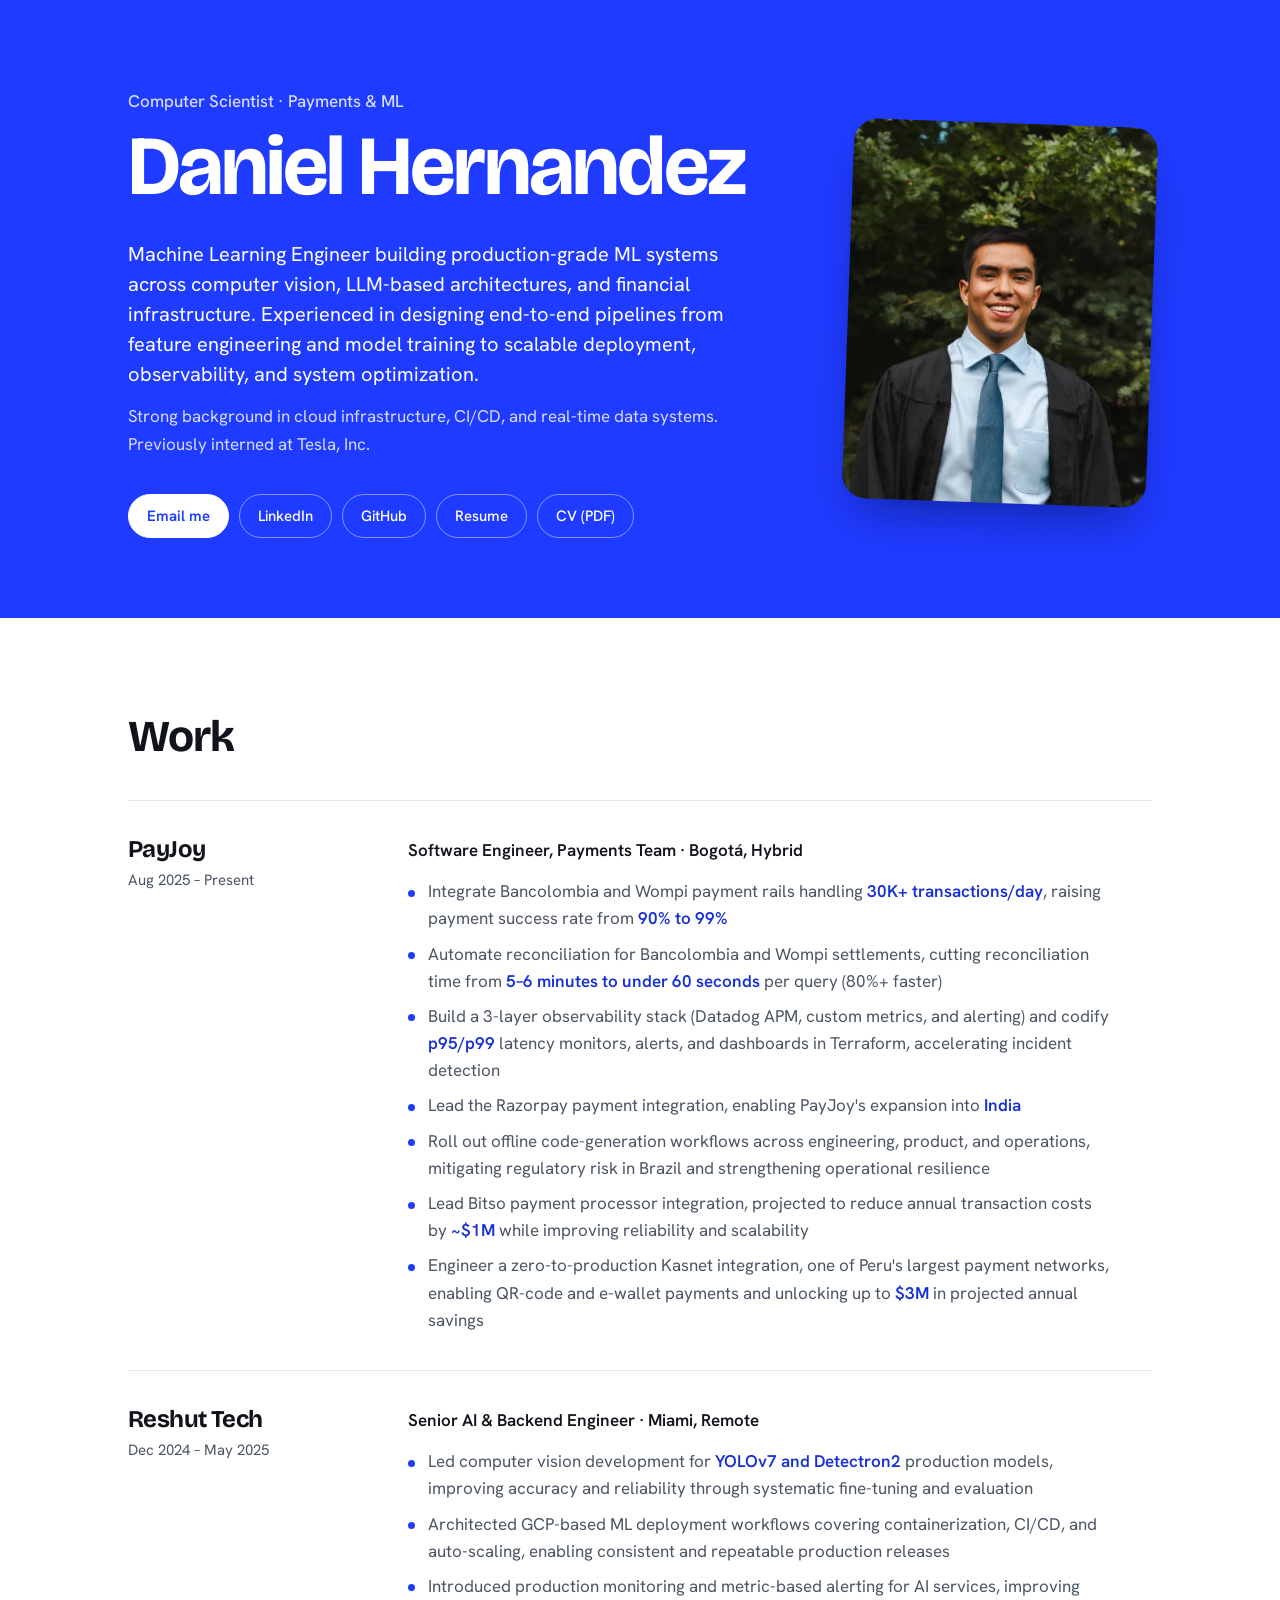
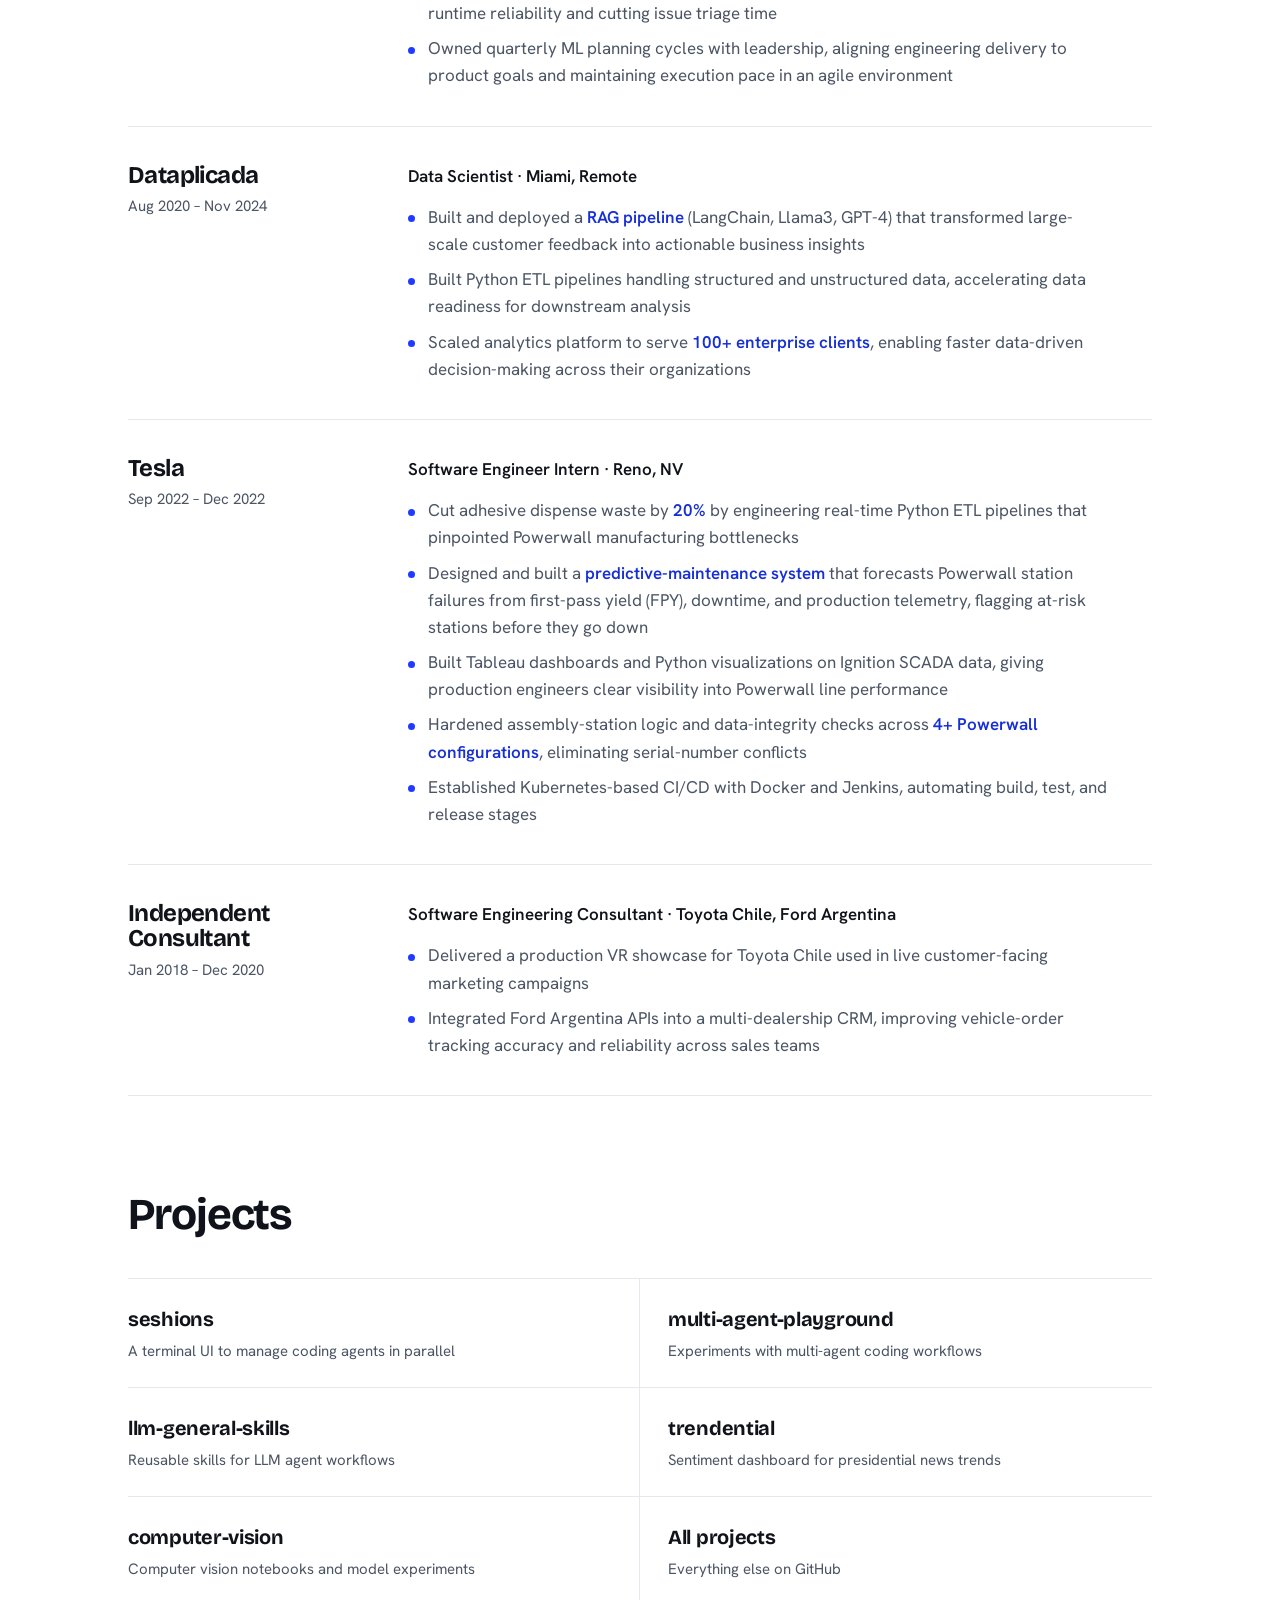
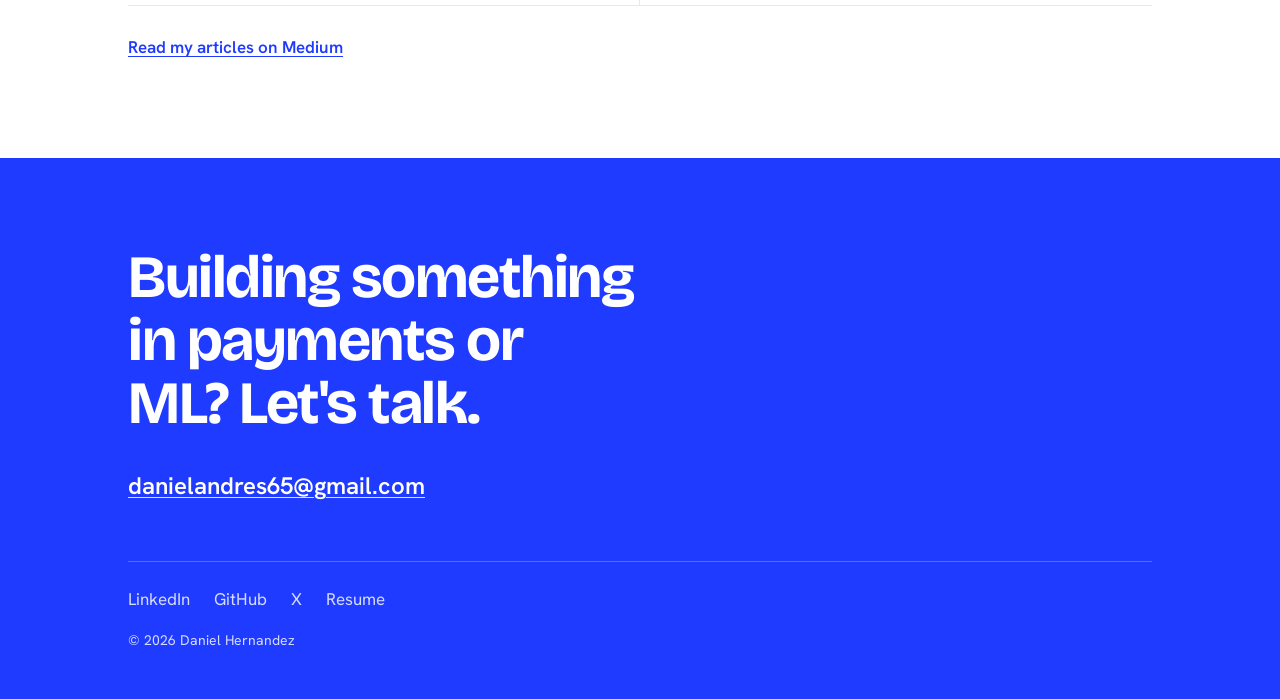
==== index.html @ 1a4e4349 "Drop India from summary and page descriptions Co-Authored-By: Claude Opus 5.5 <noreply@anthropic.com" ====
<!DOCTYPE html>
<html lang="en">
<head>
    <meta charset="UTF-8">
    <meta name="viewport" content="width=device-width, initial-scale=1.0">
    <title>Daniel Hernandez · Computer Scientist, Payments & ML</title>
    <meta name="description" content="Computer scientist building payment integrations across Latin America, with a background in production machine learning.">
    <meta property="og:title" content="Daniel Hernandez · Computer Scientist, Payments &amp; ML">
    <meta property="og:description" content="Computer scientist building payment integrations across Latin America.">
    <meta property="og:image" content="https://danhergir.github.io/assets/portrait.webp">
    <meta property="og:url" content="https://danhergir.github.io/">
    <meta name="twitter:card" content="summary">
    <meta name="color-scheme" content="light">
    <meta name="theme-color" content="#1f3bff">
    <link rel="icon" type="image/png" href="favicon.png">
    <link rel="apple-touch-icon" href="assets/apple-touch-icon.png">
    <link rel="preconnect" href="https://fonts.googleapis.com">
    <link rel="preconnect" href="https://fonts.gstatic.com" crossorigin>
    <link rel="stylesheet" href="https://fonts.googleapis.com/css2?family=Bricolage+Grotesque:opsz,wght@12..96,500;12..96,700&family=Hanken+Grotesk:wght@400;500;600&display=swap">
    <link rel="stylesheet" href="style.css">
</head>
<body>
    <header class="hero">
        <div class="wrap hero-grid">
            <div class="hero-text">
                <p class="title">Computer Scientist · Payments &amp; ML</p>
                <h1>Daniel Hernandez</h1>
                <div class="about">
                    <p>Machine Learning Engineer building production-grade ML systems across computer vision, LLM-based architectures, and financial infrastructure. Experienced in designing end-to-end pipelines from feature engineering and model training to scalable deployment, observability, and system optimization.</p>
                    <p>Strong background in cloud infrastructure, CI/CD, and real-time data systems. Previously interned at Tesla, Inc.</p>
                </div>
                <nav class="actions" aria-label="Contact and profiles">
                    <a class="btn btn-primary" href="mailto:danielandres65@gmail.com">Email me</a>
                    <a class="btn" href="https://linkedin.com/in/danhergir" target="_blank" rel="noopener">LinkedIn</a>
                    <a class="btn" href="https://github.com/danhergir" target="_blank" rel="noopener">GitHub</a>
                    <a class="btn" href="resume.html">Resume</a>
                    <a class="btn" href="Daniel-Hernandez-CV.pdf" download>CV (PDF)</a>
                </nav>
            </div>
            <img class="portrait" src="assets/portrait.webp" width="480" height="600" alt="Daniel Hernandez">
        </div>
    </header>

    <main class="wrap">
        <section id="work" aria-labelledby="work-title">
            <h2 id="work-title">Work</h2>

            <article class="role">
                <div class="role-side">
                    <h3>PayJoy</h3>
                    <p class="dates">Aug 2025 – Present</p>
                </div>
                <div class="role-body">
                    <p class="role-meta">Software Engineer, Payments Team · Bogotá, Hybrid</p>
                    <ul>
                        <li>Integrate Bancolombia and Wompi payment rails handling <strong>30K+ transactions/day</strong>, raising payment success rate from <strong>90% to 99%</strong></li>
                        <li>Automate reconciliation for Bancolombia and Wompi settlements, cutting reconciliation time from <strong>5–6 minutes to under 60 seconds</strong> per query (80%+ faster)</li>
                        <li>Build a 3-layer observability stack (Datadog APM, custom metrics, and alerting) and codify <strong>p95/p99</strong> latency monitors, alerts, and dashboards in Terraform, accelerating incident detection</li>
                        <li>Lead the Razorpay payment integration, enabling PayJoy's expansion into <strong>India</strong></li>
                        <li>Roll out offline code-generation workflows across engineering, product, and operations, mitigating regulatory risk in Brazil and strengthening operational resilience</li>
                        <li>Lead Bitso payment processor integration, projected to reduce annual transaction costs by <strong>~$1M</strong> while improving reliability and scalability</li>
                        <li>Engineer a zero-to-production Kasnet integration, one of Peru's largest payment networks, enabling QR-code and e-wallet payments and unlocking up to <strong>$3M</strong> in projected annual savings</li>
                    </ul>
                </div>
            </article>

            <article class="role">
                <div class="role-side">
                    <h3>Reshut Tech</h3>
                    <p class="dates">Dec 2024 – May 2025</p>
                </div>
                <div class="role-body">
                    <p class="role-meta">Senior AI &amp; Backend Engineer · Miami, Remote</p>
                    <ul>
                        <li>Led computer vision development for <strong>YOLOv7 and Detectron2</strong> production models, improving accuracy and reliability through systematic fine-tuning and evaluation</li>
                        <li>Architected GCP-based ML deployment workflows covering containerization, CI/CD, and auto-scaling, enabling consistent and repeatable production releases</li>
                        <li>Introduced production monitoring and metric-based alerting for AI services, improving runtime reliability and cutting issue triage time</li>
                        <li>Owned quarterly ML planning cycles with leadership, aligning engineering delivery to product goals and maintaining execution pace in an agile environment</li>
                    </ul>
                </div>
            </article>

            <article class="role">
                <div class="role-side">
                    <h3>Dataplicada</h3>
                    <p class="dates">Aug 2020 – Nov 2024</p>
                </div>
                <div class="role-body">
                    <p class="role-meta">Data Scientist · Miami, Remote</p>
                    <ul>
                        <li>Built and deployed a <strong>RAG pipeline</strong> (LangChain, Llama3, GPT-4) that transformed large-scale customer feedback into actionable business insights</li>
                        <li>Built Python ETL pipelines handling structured and unstructured data, accelerating data readiness for downstream analysis</li>
                        <li>Scaled analytics platform to serve <strong>100+ enterprise clients</strong>, enabling faster data-driven decision-making across their organizations</li>
                    </ul>
                </div>
            </article>

            <article class="role">
                <div class="role-side">
                    <h3>Tesla</h3>
                    <p class="dates">Sep 2022 – Dec 2022</p>
                </div>
                <div class="role-body">
                    <p class="role-meta">Software Engineer Intern · Reno, NV</p>
                    <ul>
                        <li>Cut adhesive dispense waste by <strong>20%</strong> by engineering real-time Python ETL pipelines that pinpointed Powerwall manufacturing bottlenecks</li>
                        <li>Designed and built a <strong>predictive-maintenance system</strong> that forecasts Powerwall station failures from first-pass yield (FPY), downtime, and production telemetry, flagging at-risk stations before they go down</li>
                        <li>Built Tableau dashboards and Python visualizations on Ignition SCADA data, giving production engineers clear visibility into Powerwall line performance</li>
                        <li>Hardened assembly-station logic and data-integrity checks across <strong>4+ Powerwall configurations</strong>, eliminating serial-number conflicts</li>
                        <li>Established Kubernetes-based CI/CD with Docker and Jenkins, automating build, test, and release stages</li>
                    </ul>
                </div>
            </article>

            <article class="role">
                <div class="role-side">
                    <h3>Independent Consultant</h3>
                    <p class="dates">Jan 2018 – Dec 2020</p>
                </div>
                <div class="role-body">
                    <p class="role-meta">Software Engineering Consultant · Toyota Chile, Ford Argentina</p>
                    <ul>
                        <li>Delivered a production VR showcase for Toyota Chile used in live customer-facing marketing campaigns</li>
                        <li>Integrated Ford Argentina APIs into a multi-dealership CRM, improving vehicle-order tracking accuracy and reliability across sales teams</li>
                    </ul>
                </div>
            </article>
        </section>

        <section id="projects" aria-labelledby="projects-title">
            <h2 id="projects-title">Projects</h2>
            <ul class="projects">
                <li><a href="https://github.com/danhergir/seshions" target="_blank" rel="noopener"><span class="name">seshions</span><span class="desc">A terminal UI to manage coding agents in parallel</span></a></li>
                <li><a href="https://github.com/danhergir/multi-agent-playground" target="_blank" rel="noopener"><span class="name">multi-agent-playground</span><span class="desc">Experiments with multi-agent coding workflows</span></a></li>
                <li><a href="https://github.com/danhergir/llm-general-skills" target="_blank" rel="noopener"><span class="name">llm-general-skills</span><span class="desc">Reusable skills for LLM agent workflows</span></a></li>
                <li><a href="https://github.com/danhergir/trendential" target="_blank" rel="noopener"><span class="name">trendential</span><span class="desc">Sentiment dashboard for presidential news trends</span></a></li>
                <li><a href="https://github.com/danhergir/computer-vision" target="_blank" rel="noopener"><span class="name">computer-vision</span><span class="desc">Computer vision notebooks and model experiments</span></a></li>
                <li><a href="https://github.com/danhergir?tab=repositories" target="_blank" rel="noopener"><span class="name">All projects</span><span class="desc">Everything else on GitHub</span></a></li>
            </ul>
            <p class="more"><a href="https://danhergir.medium.com" target="_blank" rel="noopener">Read my articles on Medium</a></p>
        </section>
    </main>

    <footer class="closing">
        <div class="wrap">
            <h2>Building something in payments or ML? Let's talk.</h2>
            <a class="closing-email" href="mailto:danielandres65@gmail.com">danielandres65@gmail.com</a>
            <nav class="closing-links" aria-label="Footer">
                <a href="https://linkedin.com/in/danhergir" target="_blank" rel="noopener">LinkedIn</a>
                <a href="https://github.com/danhergir" target="_blank" rel="noopener">GitHub</a>
                <a href="https://x.com/danhergir" target="_blank" rel="noopener">X</a>
                <a href="resume.html">Resume</a>
            </nav>
            <p class="copyright">© 2026 Daniel Hernandez</p>
        </div>
    </footer>
</body>
</html>
---- style.css ----
:root {
    --bg: #ffffff;
    --ink: #10131a;
    --muted: #4b5563;
    --rule: #e6e8ee;
    --brand: #1f3bff;
    --brand-deep: #1730d6;
    --brand-soft: #eef0ff;
    --on-brand: #ffffff;
    --on-brand-muted: #d6dcff;
    --display: "Bricolage Grotesque", "Hanken Grotesk", -apple-system, sans-serif;
    --text: "Hanken Grotesk", -apple-system, BlinkMacSystemFont, "Segoe UI", sans-serif;
    color-scheme: light;
}

* {
    box-sizing: border-box;
    margin: 0;
    padding: 0;
}

html {
    -webkit-text-size-adjust: 100%;
    scrollbar-color: #c3c8d4 var(--bg);
}

body {
    background: var(--bg);
    color: var(--ink);
    font-family: var(--text);
    font-size: 17px;
    line-height: 1.6;
    -webkit-font-smoothing: antialiased;
}

::selection {
    background: var(--brand);
    color: var(--on-brand);
}

a {
    color: inherit;
    text-decoration: underline;
    text-decoration-thickness: 1px;
    text-underline-offset: 3px;
}

a:focus-visible {
    outline: 2px solid var(--brand);
    outline-offset: 3px;
    border-radius: 4px;
}

.wrap {
    max-width: 68rem;
    margin: 0 auto;
    padding-inline: 2rem;
}

h1,
h2,
h3 {
    font-family: var(--display);
    font-weight: 700;
    letter-spacing: -0.025em;
    line-height: 1.05;
    text-wrap: balance;
}

/* Hero */

.hero {
    background: var(--brand);
    color: var(--on-brand);
    padding: 5.5rem 0 5rem;
}

.hero-grid {
    display: grid;
    grid-template-columns: minmax(0, 1fr) 19rem;
    gap: 4rem;
    align-items: center;
}

.title {
    color: var(--on-brand-muted);
    font-weight: 500;
    font-size: 1.0625rem;
}

.hero h1 {
    font-size: clamp(3rem, 7vw, 5.25rem);
    margin: 0.5rem 0 1.75rem;
}

.about {
    max-width: 38rem;
}

.about p {
    color: var(--on-brand-muted);
}

.about p:first-child {
    color: var(--on-brand);
    font-size: 1.25rem;
    line-height: 1.5;
}

.about p + p {
    margin-top: 0.875rem;
}

.about a {
    text-decoration-color: var(--on-brand-muted);
}

.about a:hover {
    text-decoration-color: var(--on-brand);
}

.hero a:focus-visible {
    outline-color: var(--on-brand);
}

.actions {
    display: flex;
    flex-wrap: wrap;
    gap: 0.625rem;
    margin-top: 2.25rem;
}

.btn {
    display: inline-flex;
    align-items: center;
    min-height: 2.75rem;
    padding: 0 1.125rem;
    border: 1px solid rgba(255, 255, 255, 0.45);
    border-radius: 999px;
    color: var(--on-brand);
    font-weight: 500;
    font-size: 0.9375rem;
    text-decoration: none;
    transition: background-color 160ms ease-out, border-color 160ms ease-out, transform 160ms ease-out;
}

.btn:hover {
    background: rgba(255, 255, 255, 0.12);
    border-color: var(--on-brand);
}

.btn:active {
    transform: translateY(1px);
}

.btn-primary {
    background: var(--on-brand);
    border-color: var(--on-brand);
    color: var(--brand);
    font-weight: 600;
}

.btn-primary:hover {
    background: var(--brand-soft);
    border-color: var(--brand-soft);
}

.portrait {
    width: 100%;
    height: auto;
    aspect-ratio: 4 / 5;
    object-fit: cover;
    border-radius: 1.5rem;
    box-shadow: 0 24px 48px -16px rgba(6, 14, 80, 0.55);
    transform: rotate(2deg);
}

/* Sections */

main {
    padding-top: 6rem;
    padding-bottom: 6rem;
}

main h2 {
    font-size: clamp(2rem, 4vw, 2.75rem);
    margin-bottom: 2.5rem;
}

section + section {
    margin-top: 6rem;
}

/* Work */

.role {
    display: grid;
    grid-template-columns: 15rem minmax(0, 1fr);
    gap: 2.5rem;
    padding: 2.25rem 0;
    border-top: 1px solid var(--rule);
}

.role:last-child {
    border-bottom: 1px solid var(--rule);
}

.role h3 {
    font-size: 1.5rem;
}

.dates {
    margin-top: 0.375rem;
    color: var(--muted);
    font-size: 0.9375rem;
    font-variant-numeric: tabular-nums;
}

.role-meta {
    font-weight: 600;
}

.role-body {
    max-width: 44rem;
}

.role ul {
    list-style: none;
    margin-top: 0.875rem;
}

.role li {
    position: relative;
    padding-left: 1.25rem;
    color: var(--muted);
}

.role li + li {
    margin-top: 0.5rem;
}

.role li::before {
    content: "";
    position: absolute;
    left: 0;
    top: 0.68em;
    width: 0.4375rem;
    height: 0.4375rem;
    border-radius: 50%;
    background: var(--brand);
}

.role strong {
    color: var(--brand-deep);
    font-weight: 600;
}

/* Projects */

.projects {
    list-style: none;
    display: grid;
    grid-template-columns: repeat(2, minmax(0, 1fr));
    border-top: 1px solid var(--rule);
}

.projects li {
    border-bottom: 1px solid var(--rule);
}

.projects li:nth-child(odd) {
    border-right: 1px solid var(--rule);
}

.projects a {
    display: flex;
    flex-direction: column;
    gap: 0.25rem;
    height: 100%;
    padding: 1.5rem 1.75rem;
    text-decoration: none;
}

.projects li:nth-child(odd) a {
    padding-left: 0;
}

.projects .name {
    transition: color 160ms ease-out;
    font-family: var(--display);
    font-size: 1.25rem;
    font-weight: 700;
    letter-spacing: -0.015em;
    color: var(--ink);
}

.projects a:hover .name {
    color: var(--brand);
}

.projects .desc {
    color: var(--muted);
    font-size: 0.9375rem;
}

.more {
    margin-top: 1.75rem;
}

.more a {
    color: var(--brand);
    font-weight: 600;
}

/* Closing */

.closing {
    background: var(--brand);
    color: var(--on-brand);
    padding: 5.5rem 0 3rem;
}

.closing h2 {
    font-size: clamp(2.25rem, 5vw, 3.75rem);
    max-width: 18ch;
}

.closing-email {
    display: inline-block;
    margin-top: 2rem;
    font-size: clamp(1.125rem, 2.4vw, 1.5rem);
    font-weight: 600;
    text-decoration-color: var(--on-brand-muted);
    word-break: break-word;
}

.closing-links {
    display: flex;
    flex-wrap: wrap;
    gap: 0.5rem 1.5rem;
    margin-top: 3.5rem;
    padding-top: 1.5rem;
    border-top: 1px solid rgba(255, 255, 255, 0.25);
}

.closing-links a {
    color: var(--on-brand-muted);
    text-decoration: none;
}

.closing-links a:hover {
    color: var(--on-brand);
}

.closing a:focus-visible {
    outline-color: var(--on-brand);
}

.copyright {
    margin-top: 1rem;
    color: var(--on-brand-muted);
    font-size: 0.875rem;
}

/* Resume page */

.resume {
    max-width: 46rem;
    margin: 0 auto;
    padding: 4rem 2rem 5rem;
}

.resume h1 {
    font-size: clamp(2.25rem, 5vw, 3rem);
}

.resume h2 {
    font-size: 1.5rem;
    margin-bottom: 0.75rem;
}

.resume section,
.resume section + section {
    margin-top: 3.5rem;
}

.links {
    display: flex;
    flex-wrap: wrap;
    gap: 0.25rem 1.25rem;
}

.links a {
    color: var(--brand);
    font-weight: 600;
}

/* One authored moment: the hero settles in on first load. */

@media (prefers-reduced-motion: no-preference) {
    .hero-text > *,
    .portrait {
        animation: settle 800ms cubic-bezier(0.16, 1, 0.3, 1) both;
    }

    .hero-text > :nth-child(2) { animation-delay: 60ms; }
    .hero-text > :nth-child(3) { animation-delay: 120ms; }
    .hero-text > :nth-child(4) { animation-delay: 180ms; }
    .portrait { animation-name: settle-portrait; animation-delay: 140ms; }

    @keyframes settle {
        from {
            opacity: 0;
            filter: blur(4px);
            transform: translateY(8px);
        }
    }

    @keyframes settle-portrait {
        from {
            opacity: 0;
            transform: rotate(0deg) translateY(12px);
        }
    }
}

@media (max-width: 900px) {
    .hero-grid {
        grid-template-columns: minmax(0, 1fr) 14rem;
        gap: 2.5rem;
    }

    .role {
        grid-template-columns: 11rem minmax(0, 1fr);
        gap: 1.75rem;
    }
}

@media (max-width: 680px) {
    body {
        font-size: 16px;
    }

    .wrap {
        padding-inline: 1.25rem;
    }

    .hero {
        padding: 3rem 0 3.5rem;
    }

    .hero-grid {
        grid-template-columns: 1fr;
        gap: 2rem;
    }

    .portrait {
        order: -1;
        width: 7.5rem;
        border-radius: 1rem;
        transform: rotate(-2deg);
    }

    .about p:first-child {
        font-size: 1.125rem;
    }

    main {
        padding-top: 4rem;
        padding-bottom: 4rem;
    }

    section + section {
        margin-top: 4rem;
    }

    .role {
        grid-template-columns: 1fr;
        gap: 0.75rem;
        padding: 1.75rem 0;
    }

    .projects {
        grid-template-columns: 1fr;
    }

    .projects li:nth-child(odd) {
        border-right: 0;
    }

    .projects a,
    .projects li:nth-child(odd) a {
        padding: 1.25rem 0;
    }

    .closing {
        padding: 4rem 0 2.5rem;
    }

    .resume {
        padding: 2.5rem 1.25rem 4rem;
    }
}
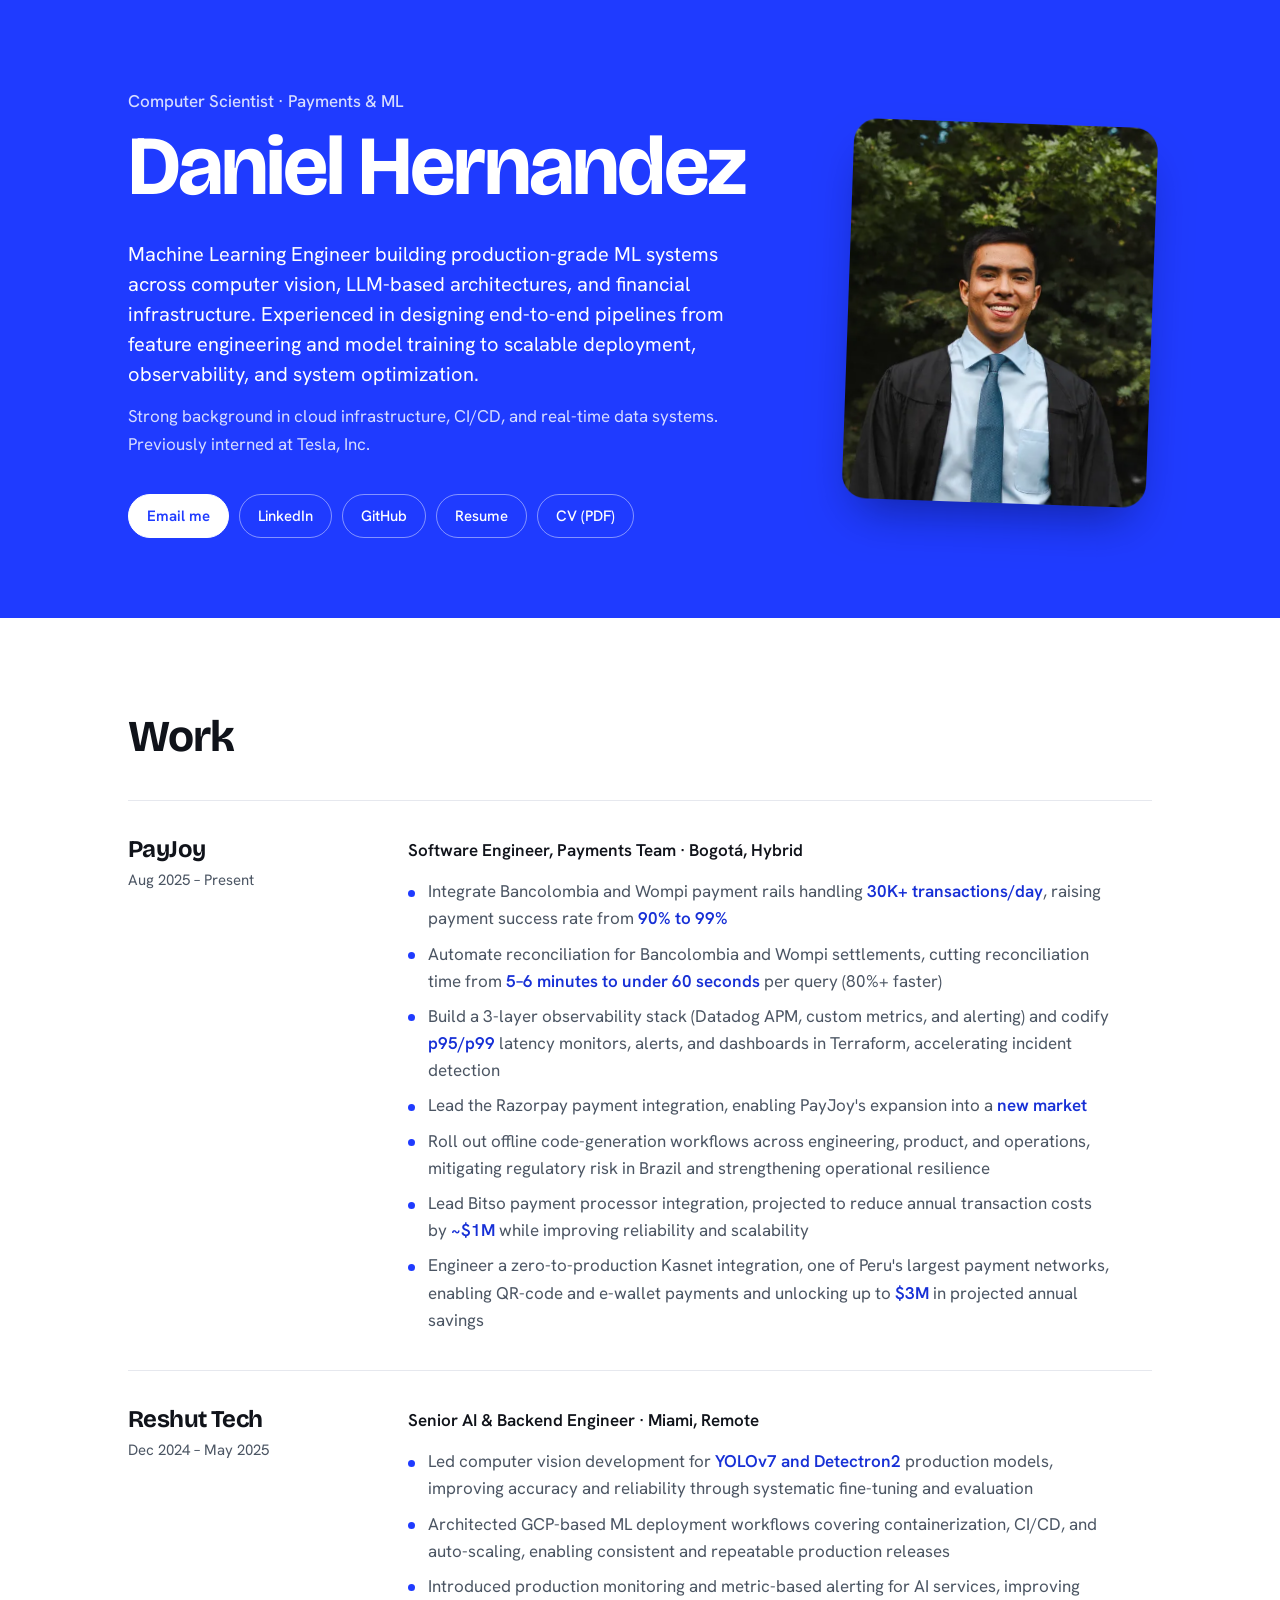
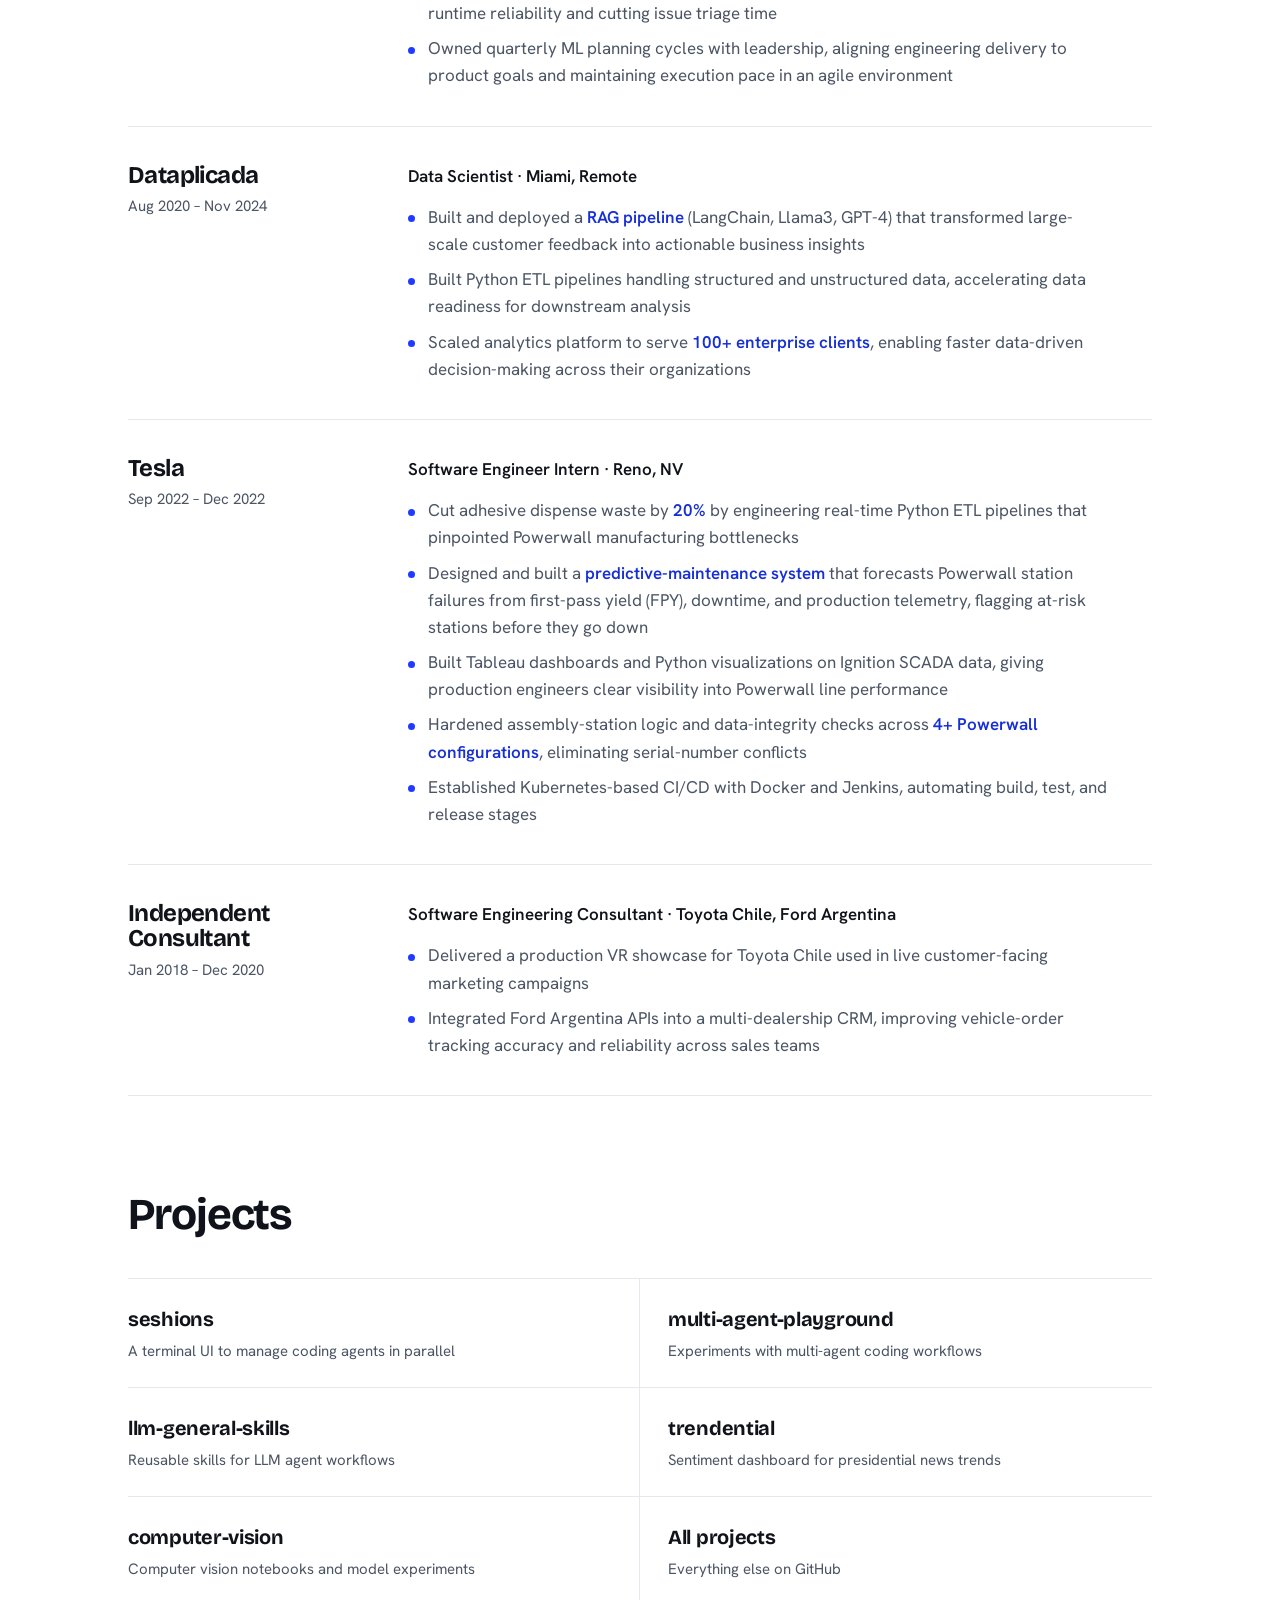
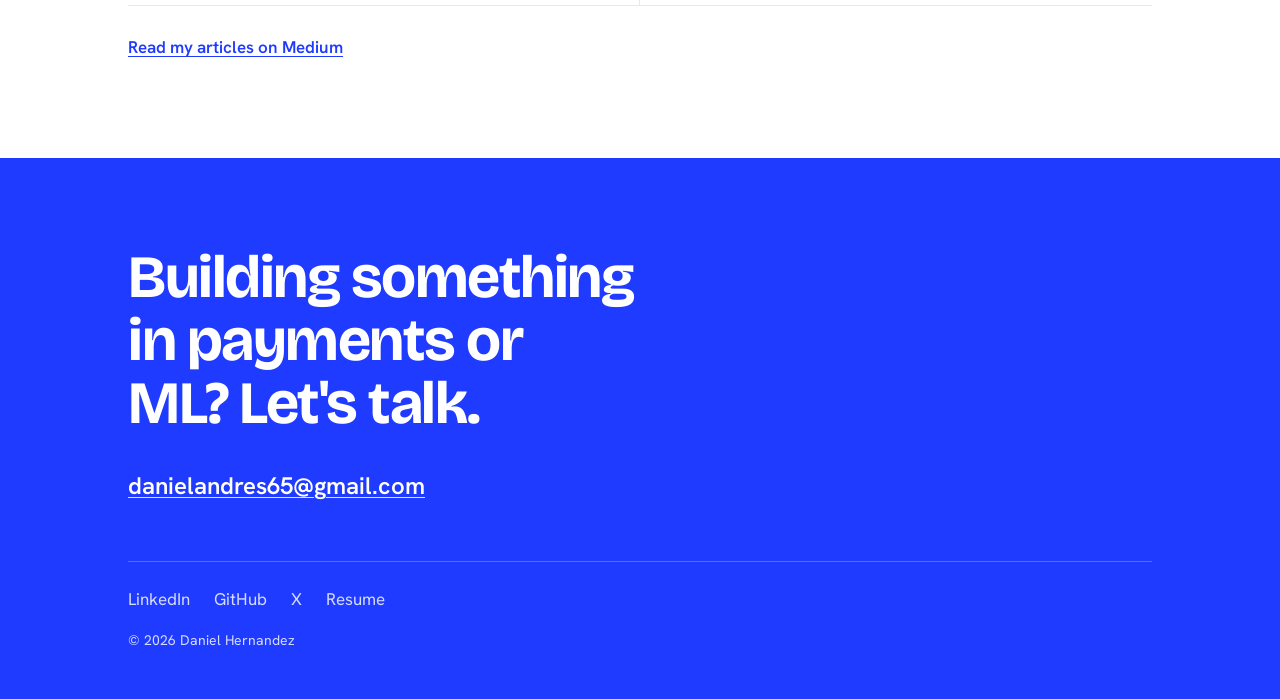
==== commit 9286d781: "Replace India with new market in Razorpay bullet Co-Authored-By: Claude Opus 5.5 <noreply@anthropic." ====
--- a/index.html
+++ b/index.html
@@ -56,7 +56,7 @@
                         <li>Integrate Bancolombia and Wompi payment rails handling <strong>30K+ transactions/day</strong>, raising payment success rate from <strong>90% to 99%</strong></li>
                         <li>Automate reconciliation for Bancolombia and Wompi settlements, cutting reconciliation time from <strong>5–6 minutes to under 60 seconds</strong> per query (80%+ faster)</li>
                         <li>Build a 3-layer observability stack (Datadog APM, custom metrics, and alerting) and codify <strong>p95/p99</strong> latency monitors, alerts, and dashboards in Terraform, accelerating incident detection</li>
-                        <li>Lead the Razorpay payment integration, enabling PayJoy's expansion into <strong>India</strong></li>
+                        <li>Lead the Razorpay payment integration, enabling PayJoy's expansion into a <strong>new market</strong></li>
                         <li>Roll out offline code-generation workflows across engineering, product, and operations, mitigating regulatory risk in Brazil and strengthening operational resilience</li>
                         <li>Lead Bitso payment processor integration, projected to reduce annual transaction costs by <strong>~$1M</strong> while improving reliability and scalability</li>
                         <li>Engineer a zero-to-production Kasnet integration, one of Peru's largest payment networks, enabling QR-code and e-wallet payments and unlocking up to <strong>$3M</strong> in projected annual savings</li>
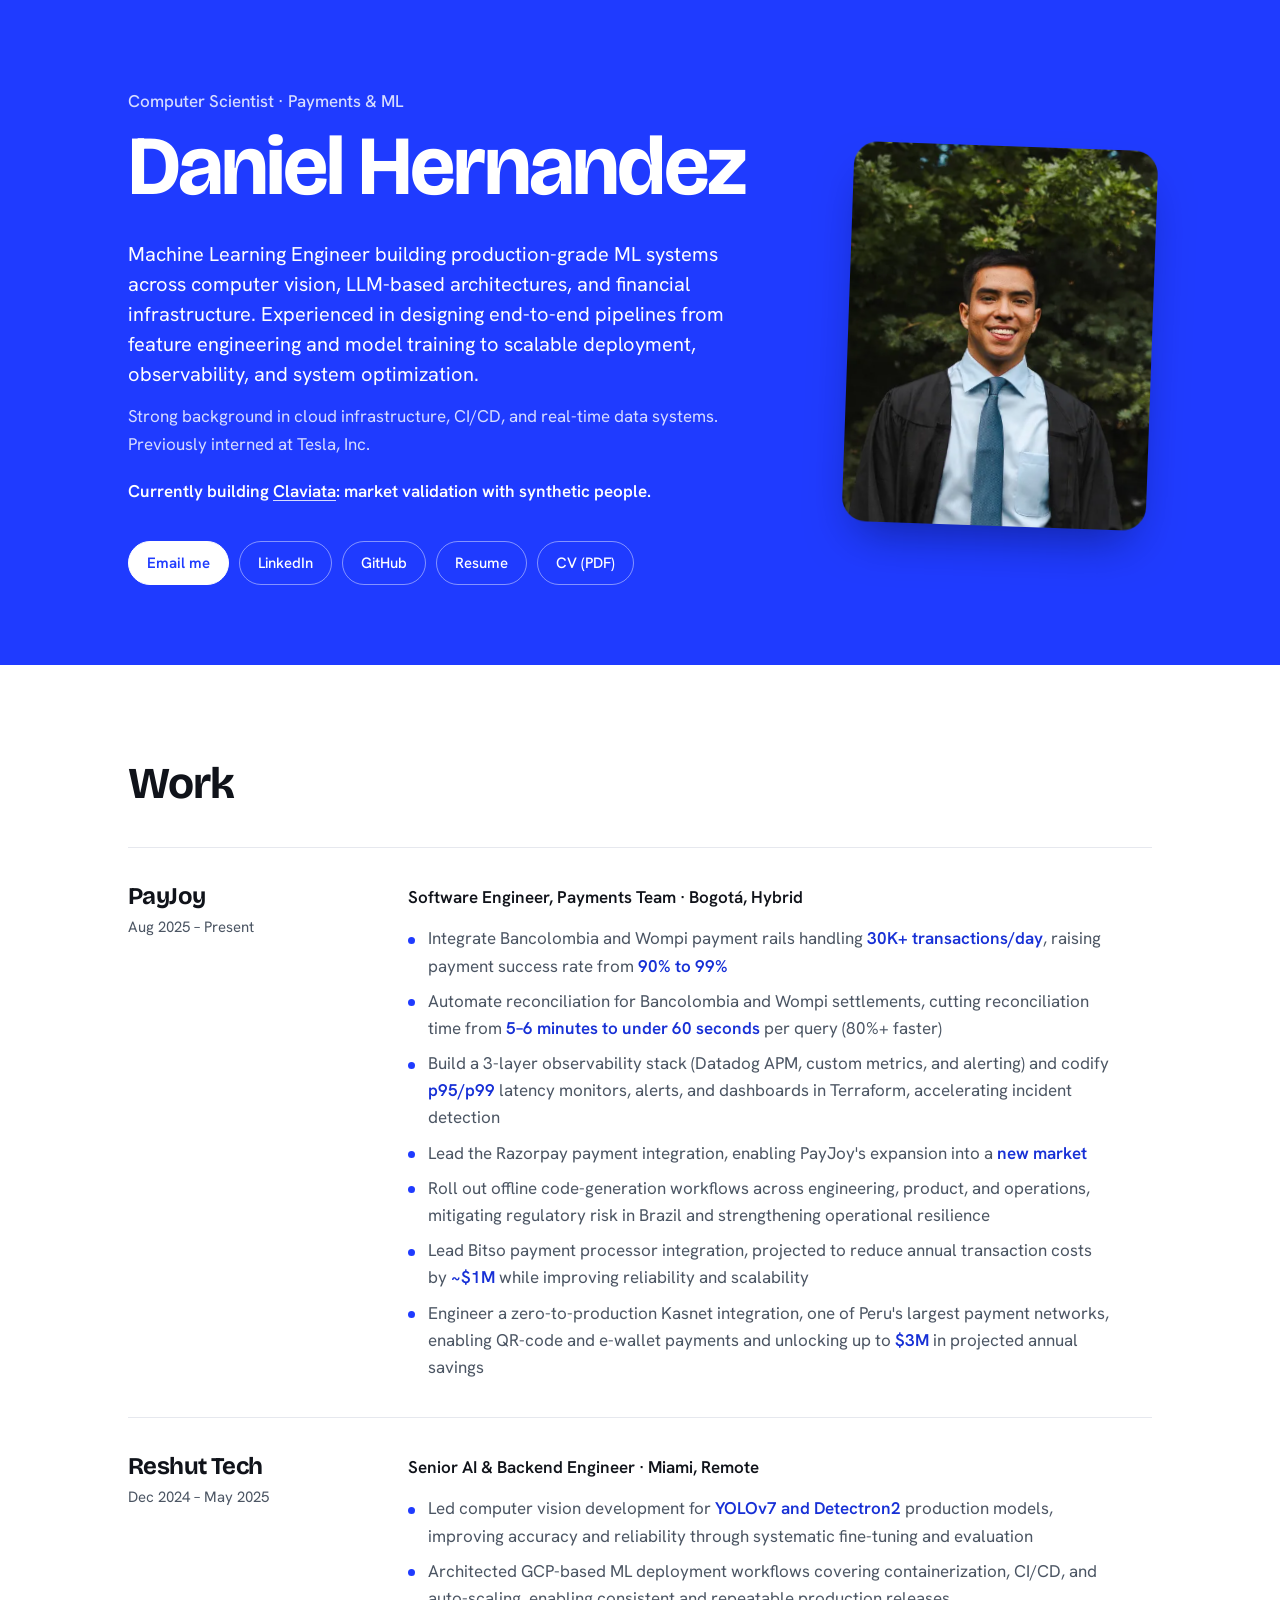
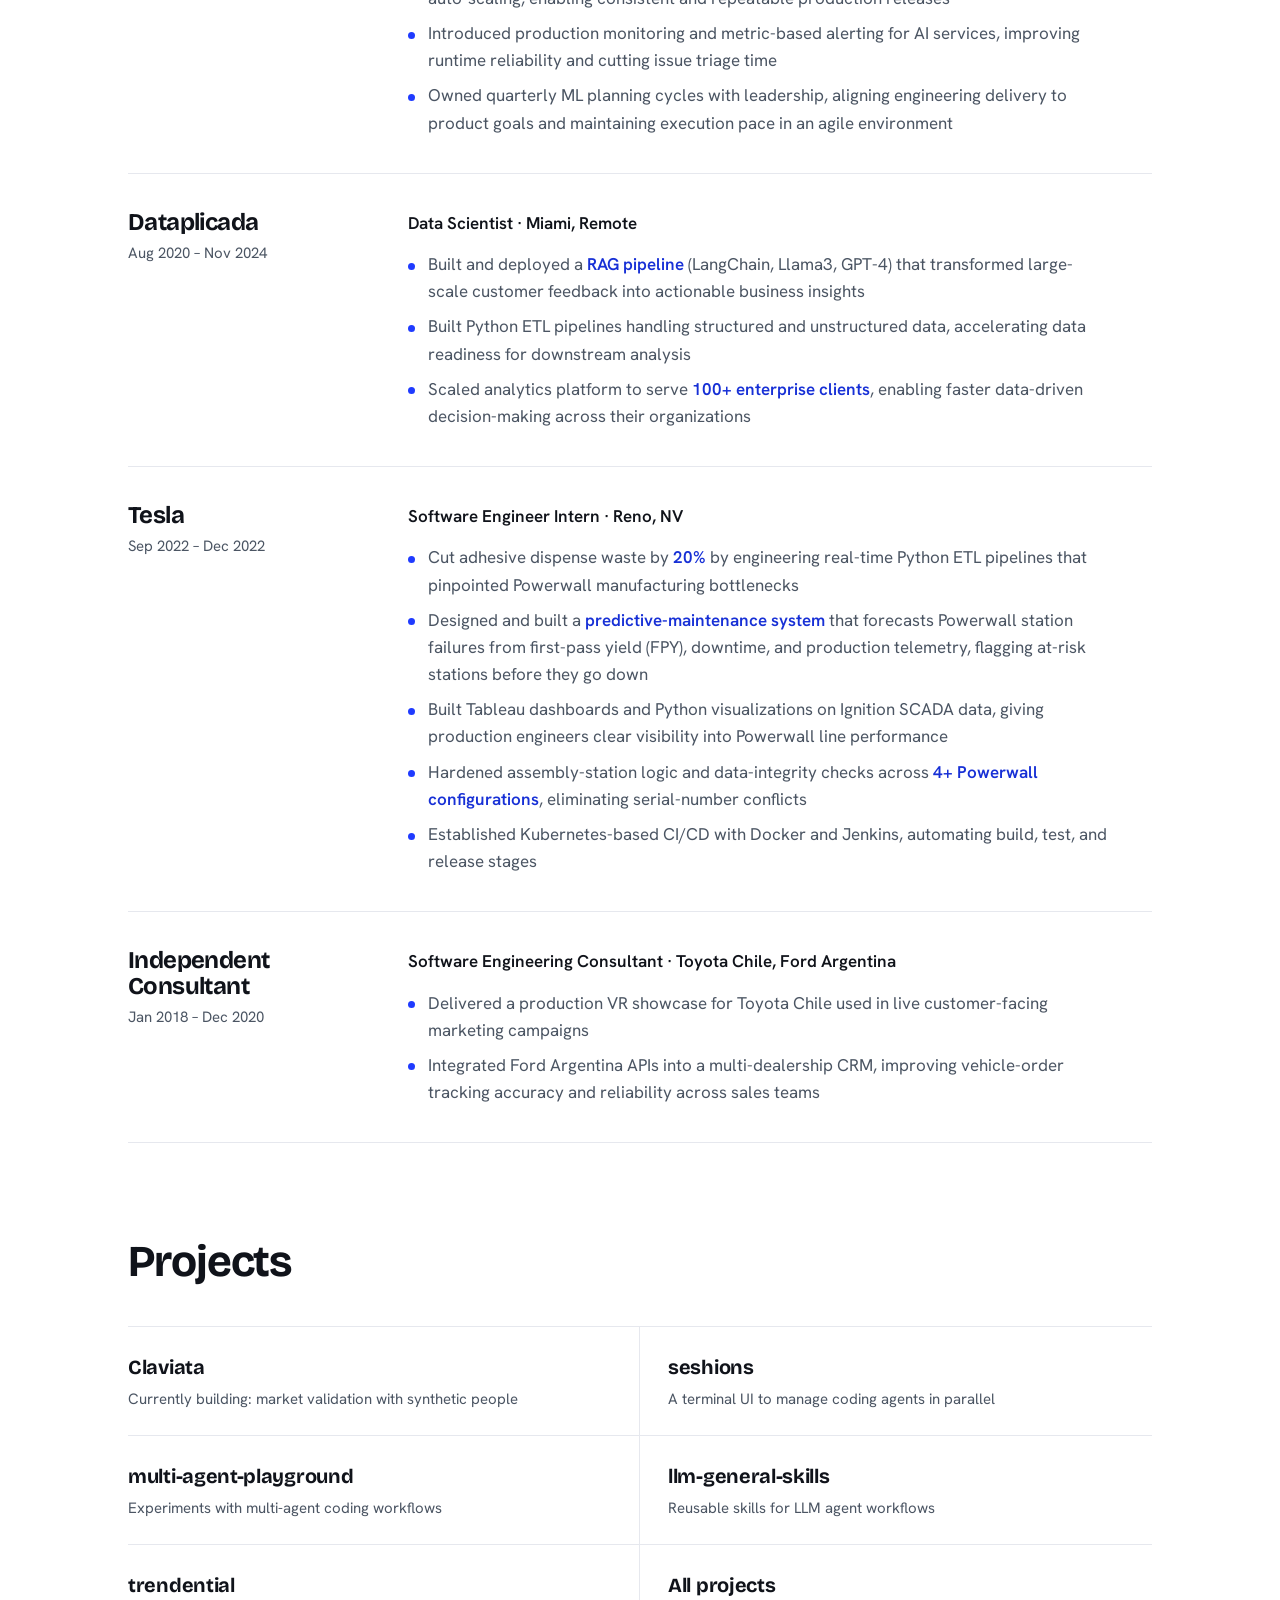
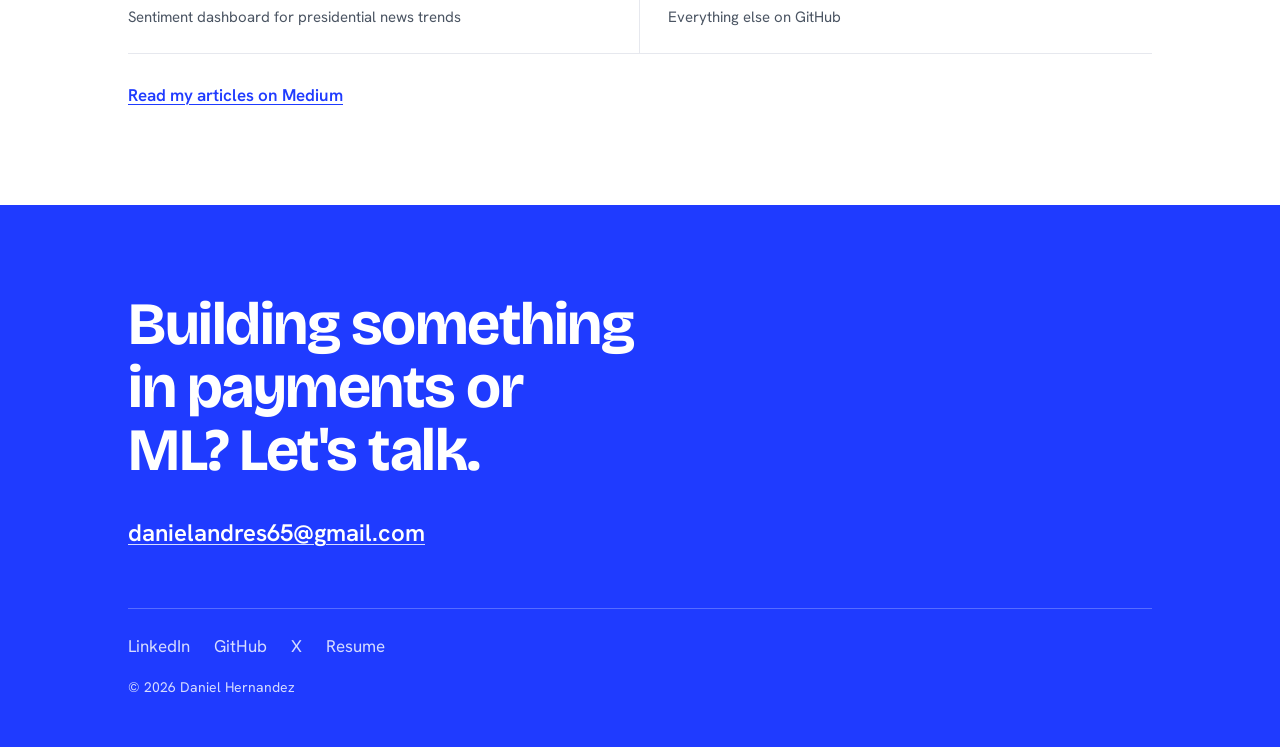
==== commit fcfe8fa1: "Add Claviata to hero and projects Co-Authored-By: Claude Opus 5.5 <noreply@anthropic.com>" ====
--- a/index.html
+++ b/index.html
@@ -28,6 +28,7 @@
                 <div class="about">
                     <p>Machine Learning Engineer building production-grade ML systems across computer vision, LLM-based architectures, and financial infrastructure. Experienced in designing end-to-end pipelines from feature engineering and model training to scalable deployment, observability, and system optimization.</p>
                     <p>Strong background in cloud infrastructure, CI/CD, and real-time data systems. Previously interned at Tesla, Inc.</p>
+                    <p class="building">Currently building <a href="https://claviata.com" target="_blank" rel="noopener">Claviata</a>: market validation with synthetic people.</p>
                 </div>
                 <nav class="actions" aria-label="Contact and profiles">
                     <a class="btn btn-primary" href="mailto:danielandres65@gmail.com">Email me</a>
@@ -130,11 +131,11 @@
         <section id="projects" aria-labelledby="projects-title">
             <h2 id="projects-title">Projects</h2>
             <ul class="projects">
+                <li><a href="https://claviata.com" target="_blank" rel="noopener"><span class="name">Claviata</span><span class="desc">Currently building: market validation with synthetic people</span></a></li>
                 <li><a href="https://github.com/danhergir/seshions" target="_blank" rel="noopener"><span class="name">seshions</span><span class="desc">A terminal UI to manage coding agents in parallel</span></a></li>
                 <li><a href="https://github.com/danhergir/multi-agent-playground" target="_blank" rel="noopener"><span class="name">multi-agent-playground</span><span class="desc">Experiments with multi-agent coding workflows</span></a></li>
                 <li><a href="https://github.com/danhergir/llm-general-skills" target="_blank" rel="noopener"><span class="name">llm-general-skills</span><span class="desc">Reusable skills for LLM agent workflows</span></a></li>
                 <li><a href="https://github.com/danhergir/trendential" target="_blank" rel="noopener"><span class="name">trendential</span><span class="desc">Sentiment dashboard for presidential news trends</span></a></li>
-                <li><a href="https://github.com/danhergir/computer-vision" target="_blank" rel="noopener"><span class="name">computer-vision</span><span class="desc">Computer vision notebooks and model experiments</span></a></li>
                 <li><a href="https://github.com/danhergir?tab=repositories" target="_blank" rel="noopener"><span class="name">All projects</span><span class="desc">Everything else on GitHub</span></a></li>
             </ul>
             <p class="more"><a href="https://danhergir.medium.com" target="_blank" rel="noopener">Read my articles on Medium</a></p>
--- a/style.css
+++ b/style.css
@@ -111,6 +111,12 @@
     margin-top: 0.875rem;
 }
 
+.about p.building {
+    margin-top: 1.25rem;
+    color: var(--on-brand);
+    font-weight: 600;
+}
+
 .about a {
     text-decoration-color: var(--on-brand-muted);
 }
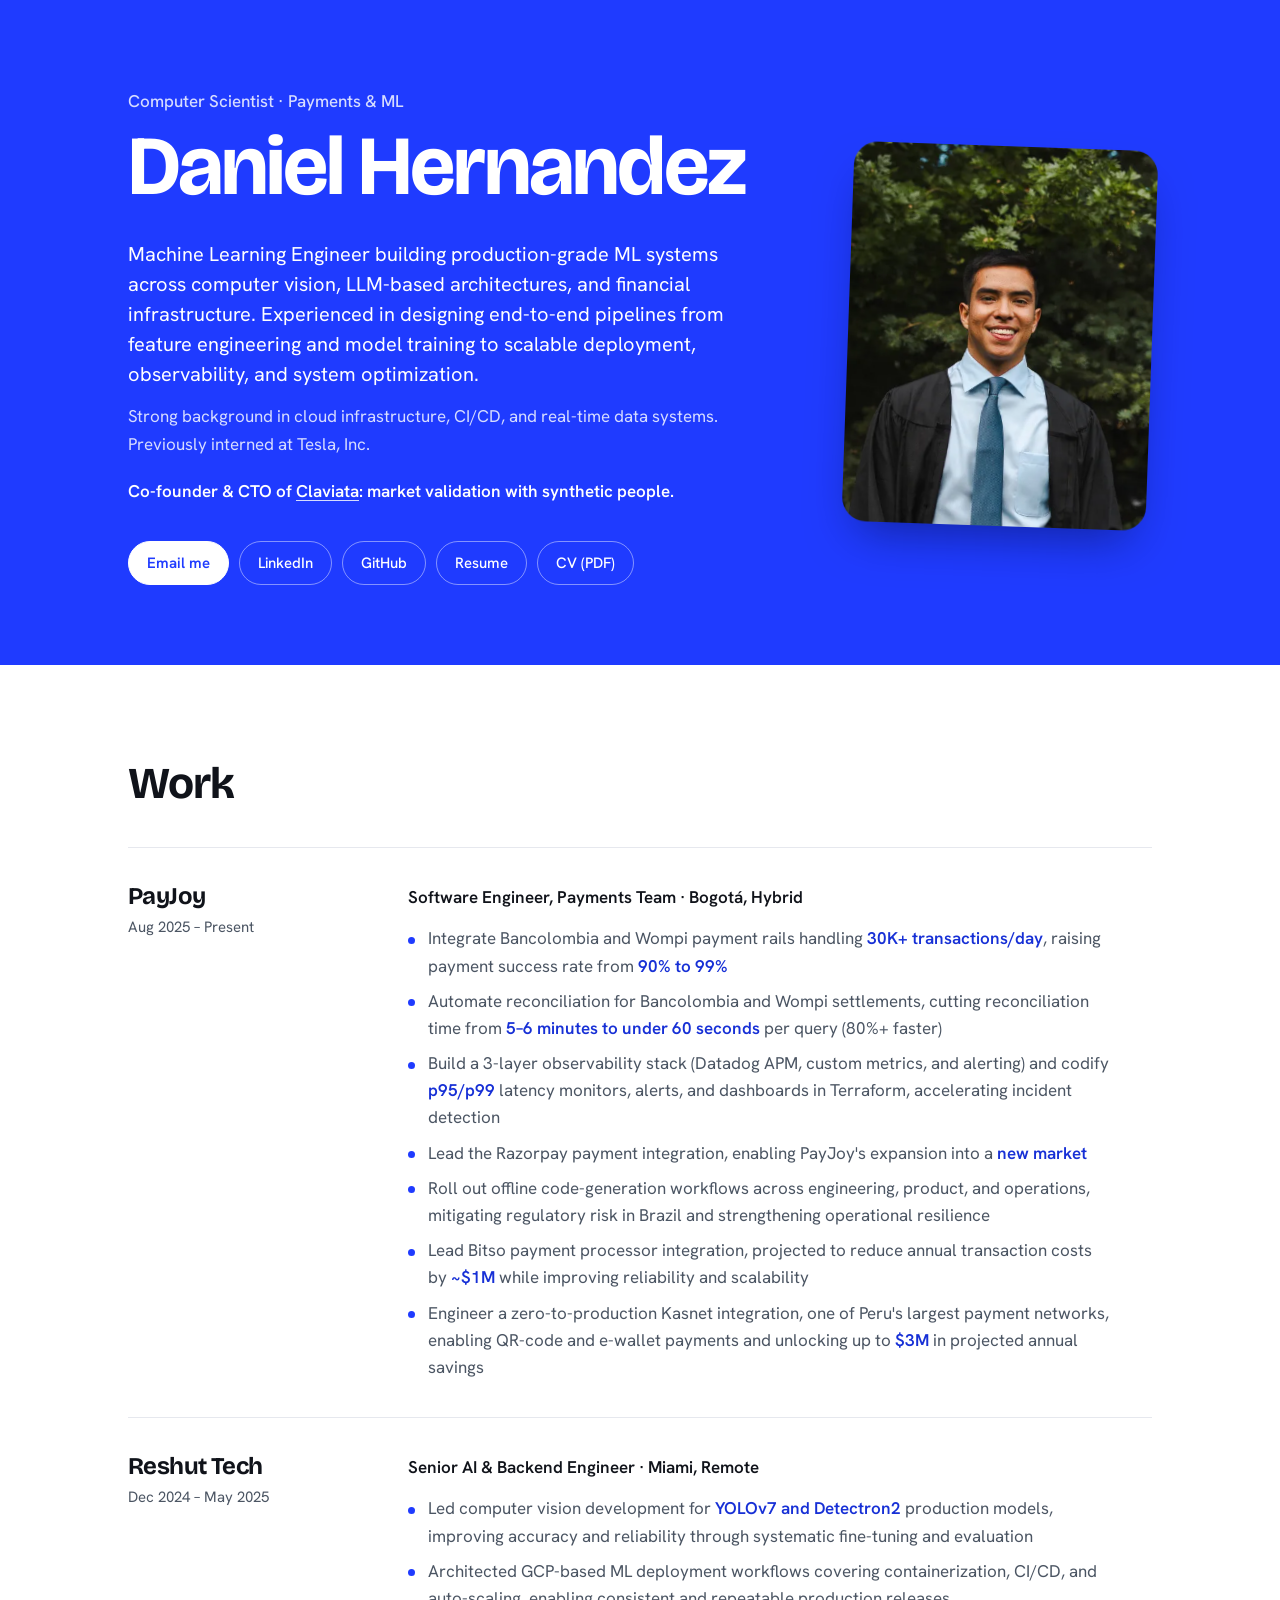
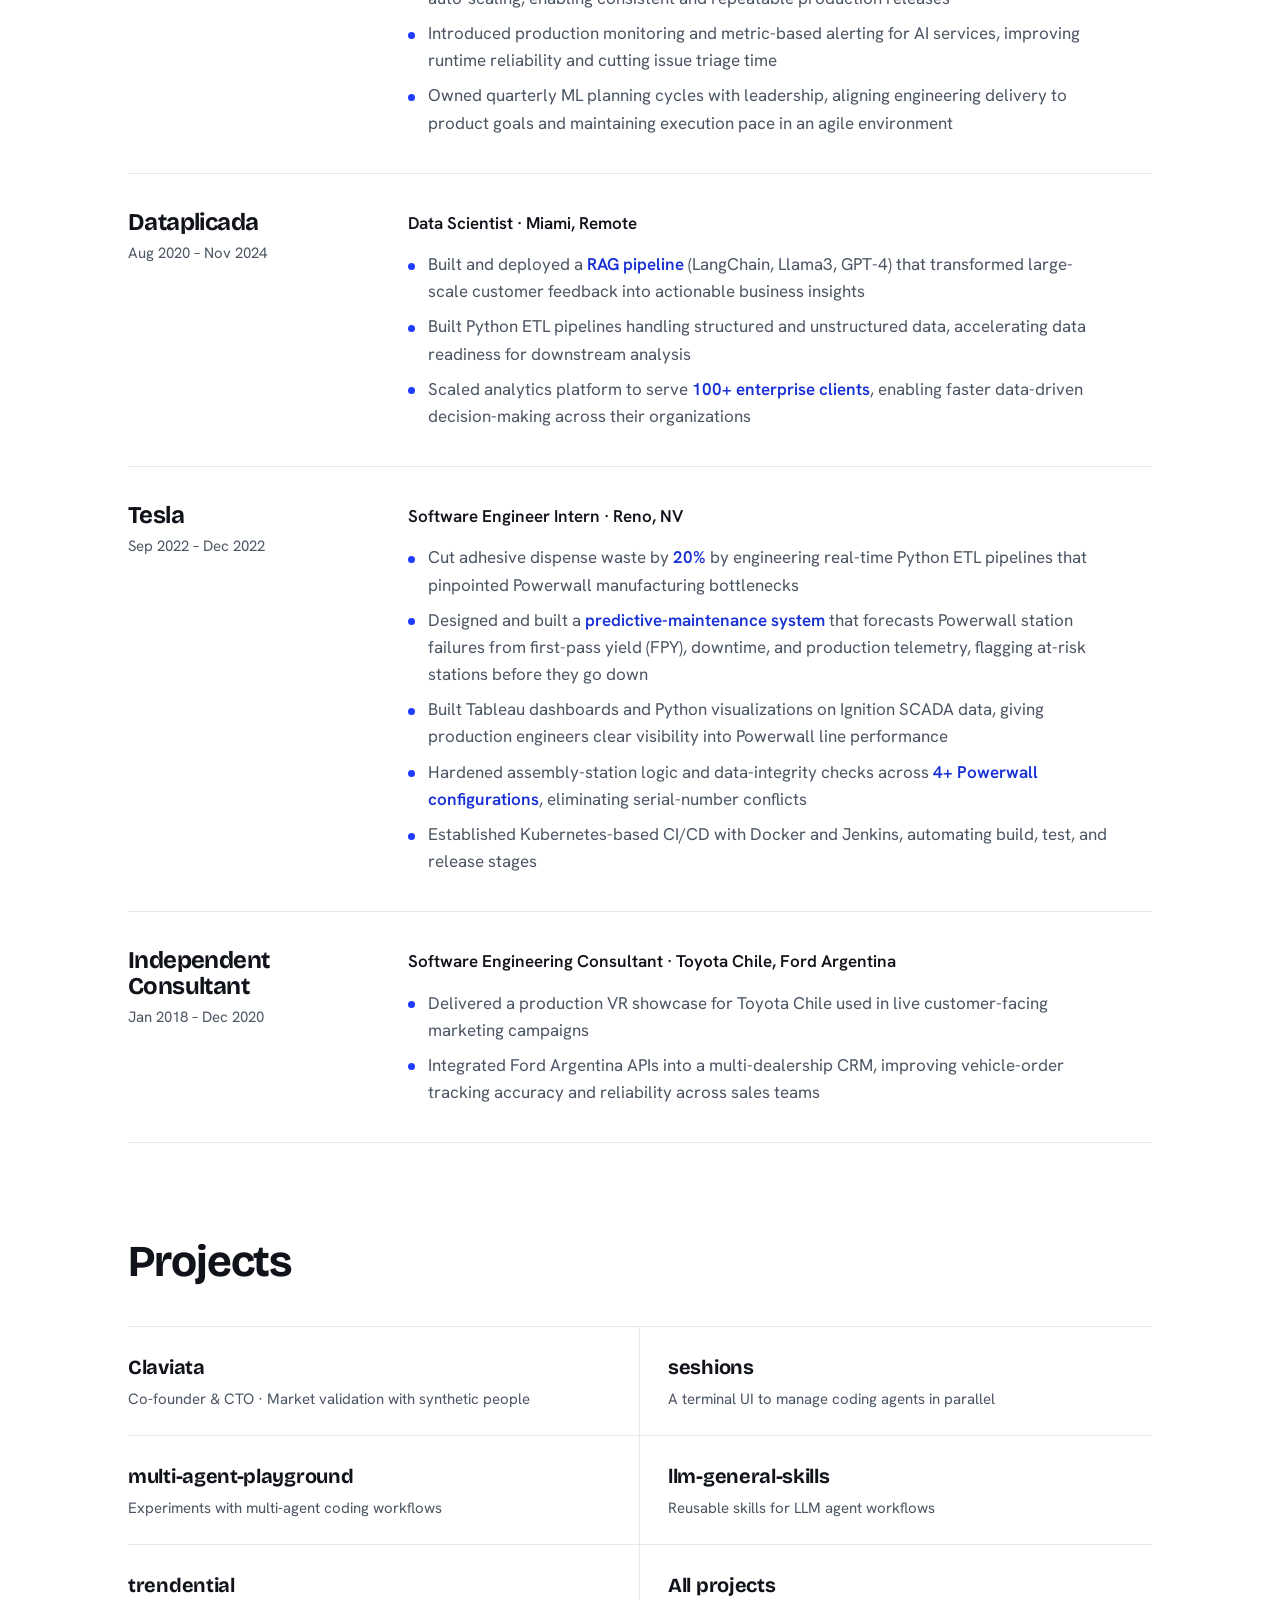
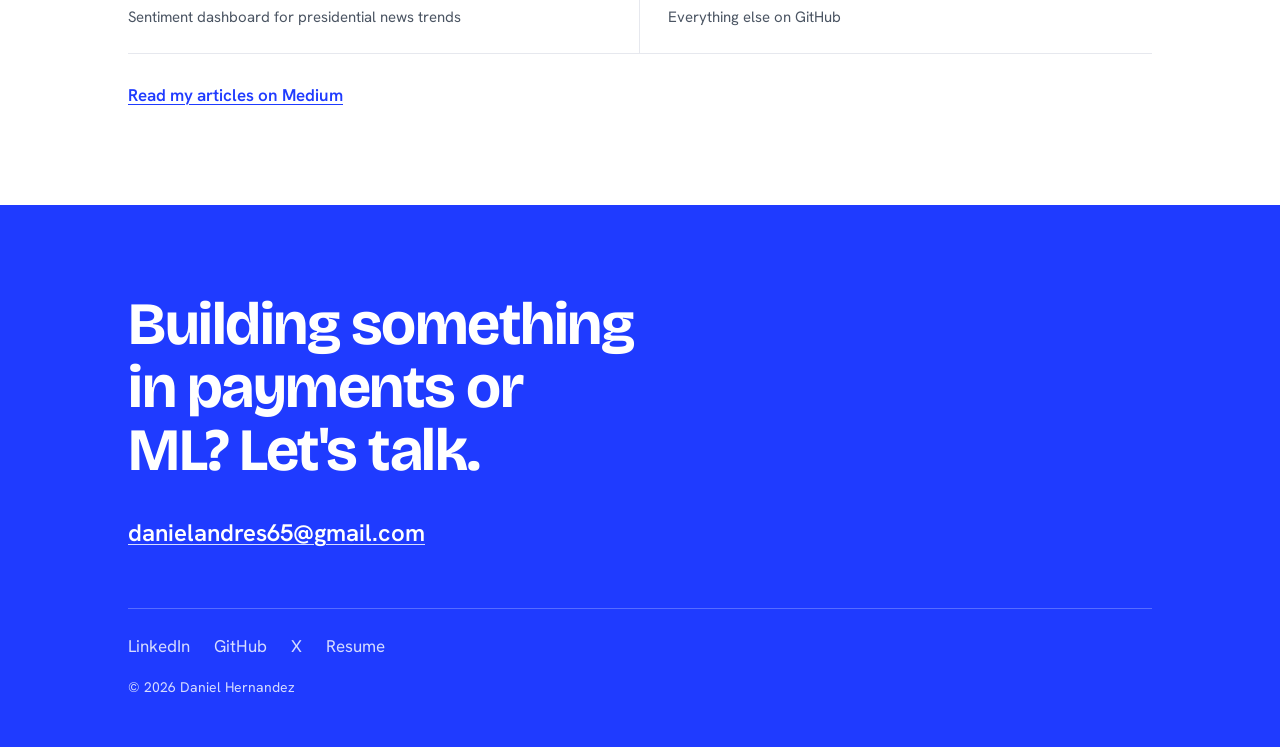
==== commit e4daa38d: "Add Co-founder & CTO title for Claviata Co-Authored-By: Claude Opus 5.5 <noreply@anthropic.com>" ====
--- a/index.html
+++ b/index.html
@@ -28,7 +28,7 @@
                 <div class="about">
                     <p>Machine Learning Engineer building production-grade ML systems across computer vision, LLM-based architectures, and financial infrastructure. Experienced in designing end-to-end pipelines from feature engineering and model training to scalable deployment, observability, and system optimization.</p>
                     <p>Strong background in cloud infrastructure, CI/CD, and real-time data systems. Previously interned at Tesla, Inc.</p>
-                    <p class="building">Currently building <a href="https://claviata.com" target="_blank" rel="noopener">Claviata</a>: market validation with synthetic people.</p>
+                    <p class="building">Co-founder &amp; CTO of <a href="https://claviata.com" target="_blank" rel="noopener">Claviata</a>: market validation with synthetic people.</p>
                 </div>
                 <nav class="actions" aria-label="Contact and profiles">
                     <a class="btn btn-primary" href="mailto:danielandres65@gmail.com">Email me</a>
@@ -131,7 +131,7 @@
         <section id="projects" aria-labelledby="projects-title">
             <h2 id="projects-title">Projects</h2>
             <ul class="projects">
-                <li><a href="https://claviata.com" target="_blank" rel="noopener"><span class="name">Claviata</span><span class="desc">Currently building: market validation with synthetic people</span></a></li>
+                <li><a href="https://claviata.com" target="_blank" rel="noopener"><span class="name">Claviata</span><span class="desc">Co-founder &amp; CTO · Market validation with synthetic people</span></a></li>
                 <li><a href="https://github.com/danhergir/seshions" target="_blank" rel="noopener"><span class="name">seshions</span><span class="desc">A terminal UI to manage coding agents in parallel</span></a></li>
                 <li><a href="https://github.com/danhergir/multi-agent-playground" target="_blank" rel="noopener"><span class="name">multi-agent-playground</span><span class="desc">Experiments with multi-agent coding workflows</span></a></li>
                 <li><a href="https://github.com/danhergir/llm-general-skills" target="_blank" rel="noopener"><span class="name">llm-general-skills</span><span class="desc">Reusable skills for LLM agent workflows</span></a></li>
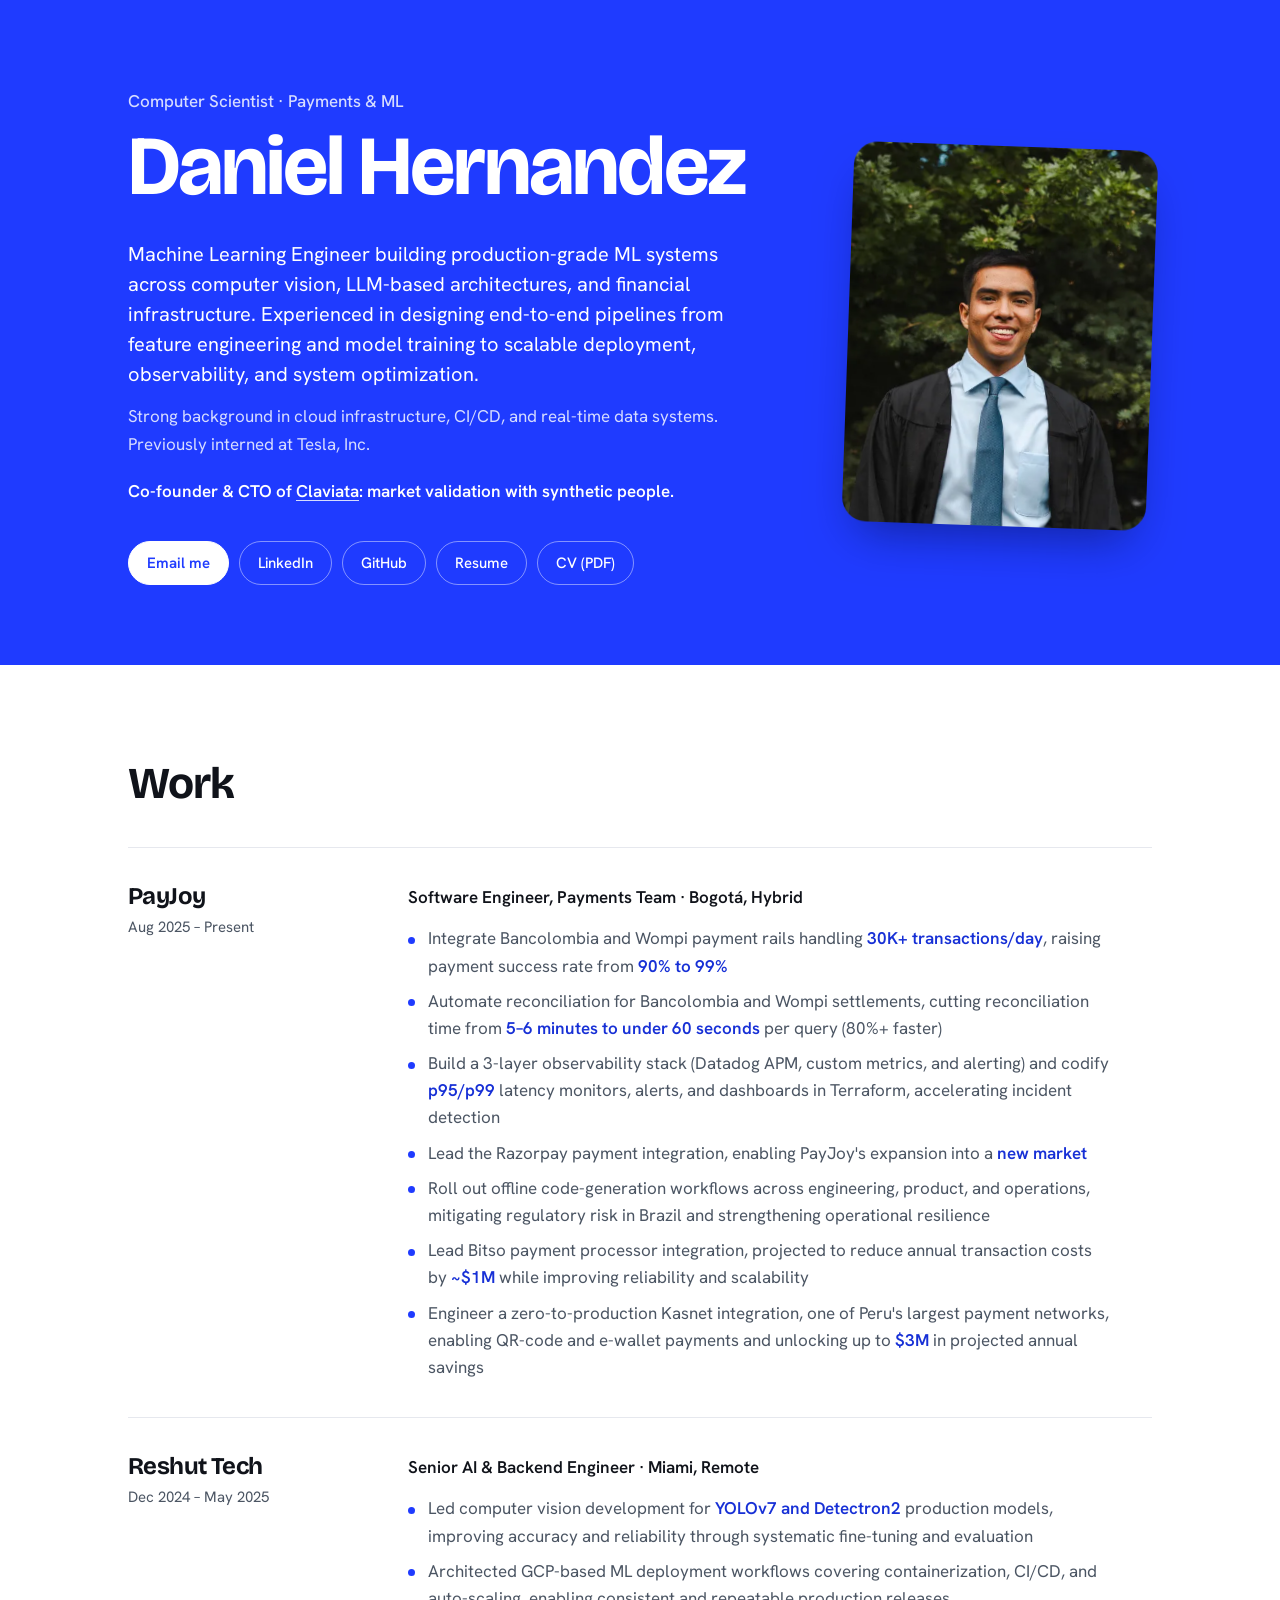
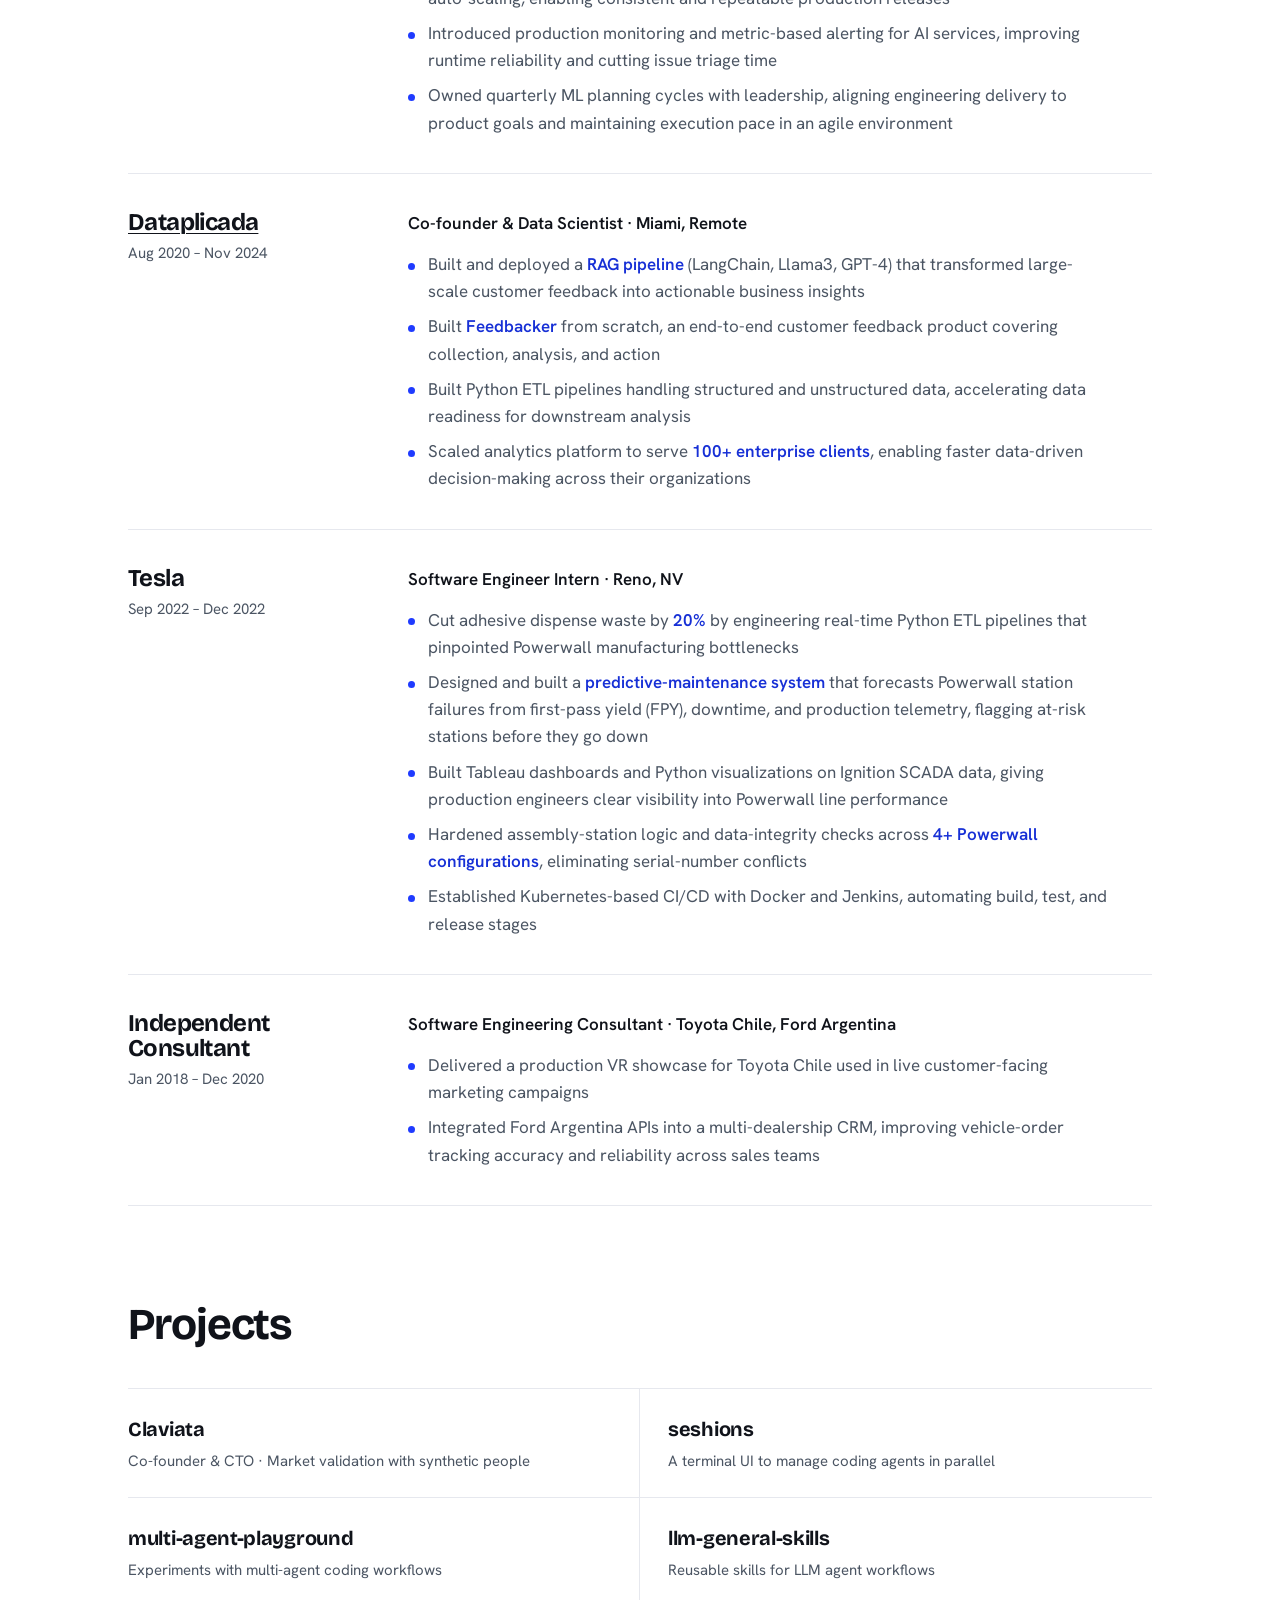
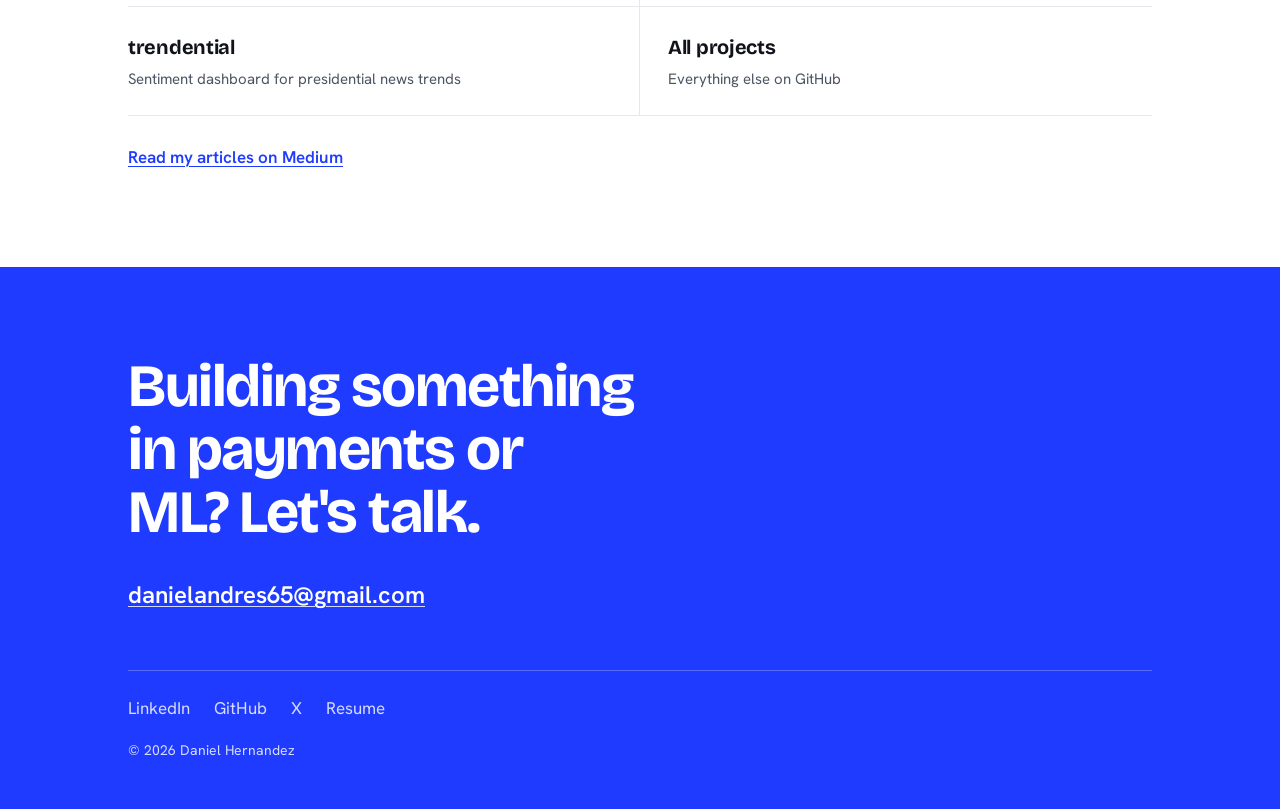
==== commit 447d65e3: "Add Dataplicada co-founder title and Feedbacker Co-Authored-By: Claude Opus 5.5 <noreply@anthropic.c" ====
--- a/index.html
+++ b/index.html
@@ -83,13 +83,14 @@
 
             <article class="role">
                 <div class="role-side">
-                    <h3>Dataplicada</h3>
+                    <h3><a href="https://dataplicada.com" target="_blank" rel="noopener">Dataplicada</a></h3>
                     <p class="dates">Aug 2020 – Nov 2024</p>
                 </div>
                 <div class="role-body">
-                    <p class="role-meta">Data Scientist · Miami, Remote</p>
+                    <p class="role-meta">Co-founder &amp; Data Scientist · Miami, Remote</p>
                     <ul>
                         <li>Built and deployed a <strong>RAG pipeline</strong> (LangChain, Llama3, GPT-4) that transformed large-scale customer feedback into actionable business insights</li>
+                        <li>Built <strong>Feedbacker</strong> from scratch, an end-to-end customer feedback product covering collection, analysis, and action</li>
                         <li>Built Python ETL pipelines handling structured and unstructured data, accelerating data readiness for downstream analysis</li>
                         <li>Scaled analytics platform to serve <strong>100+ enterprise clients</strong>, enabling faster data-driven decision-making across their organizations</li>
                     </ul>
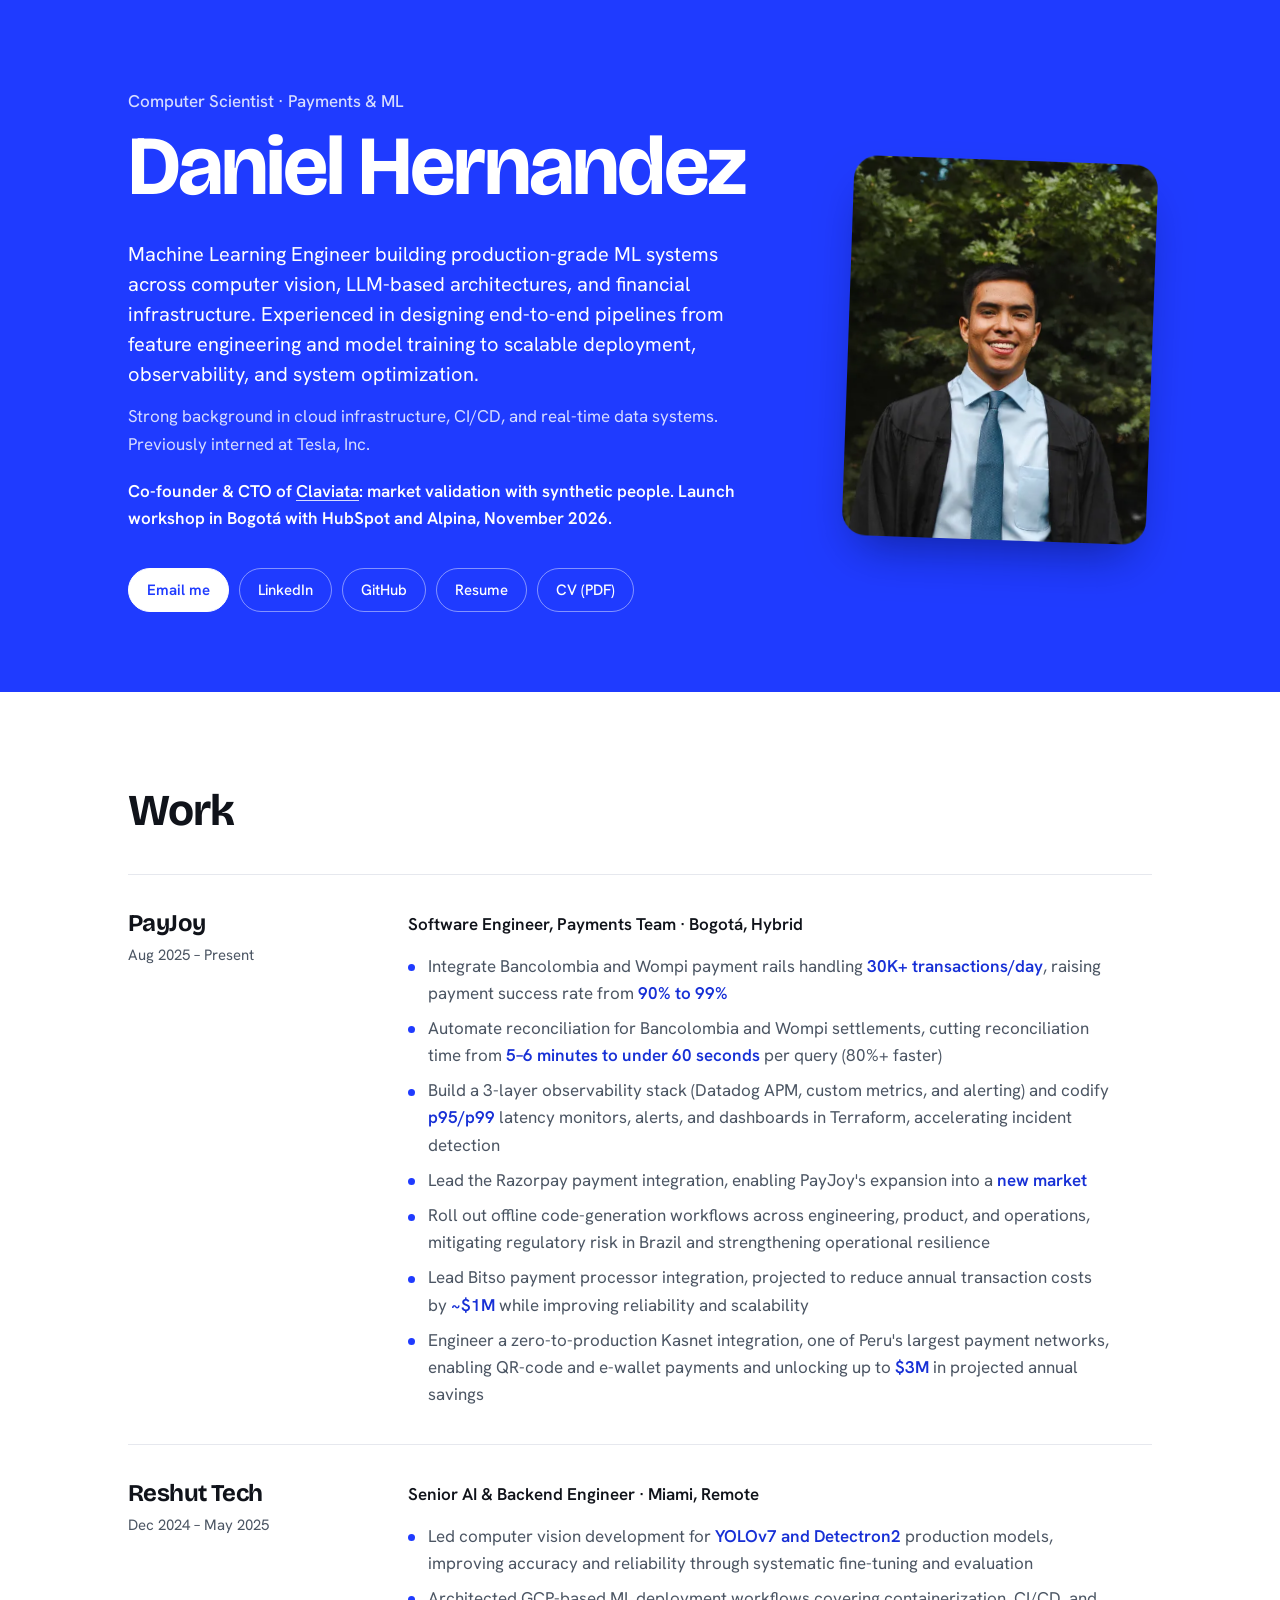
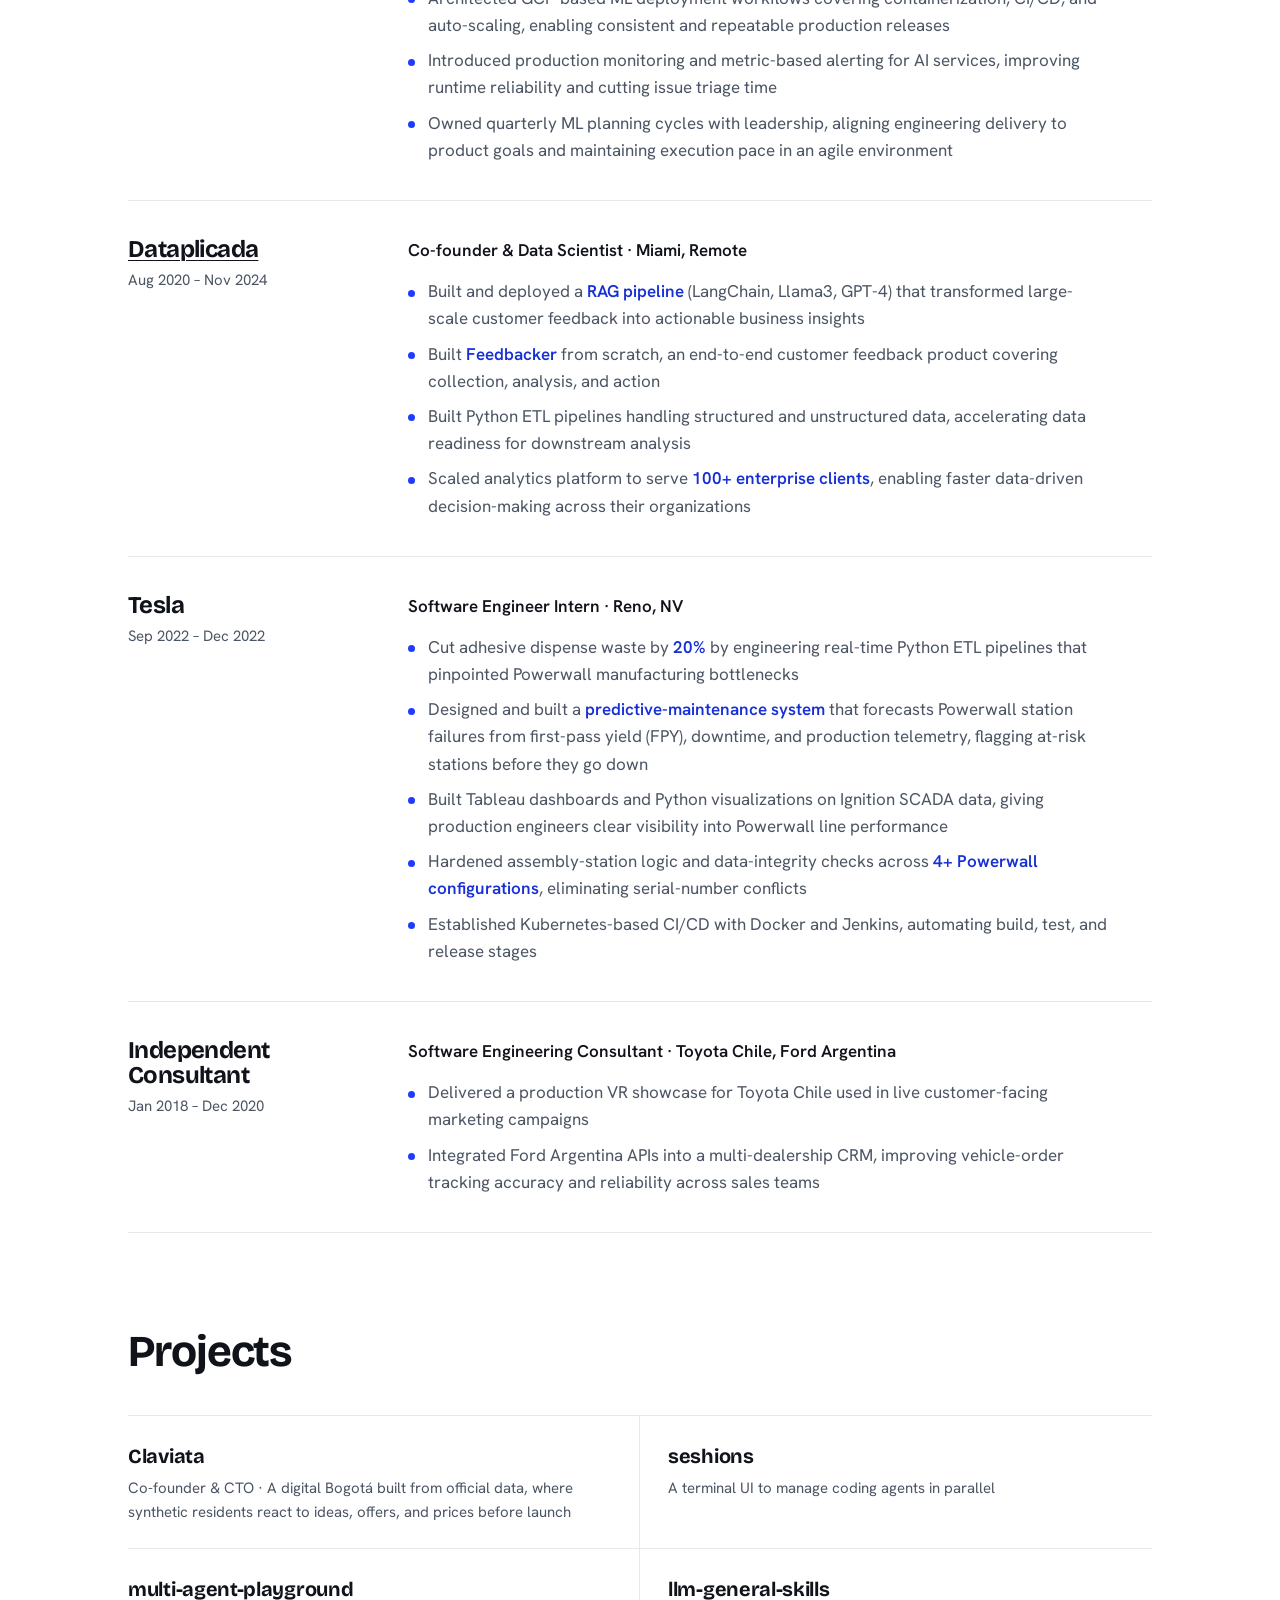
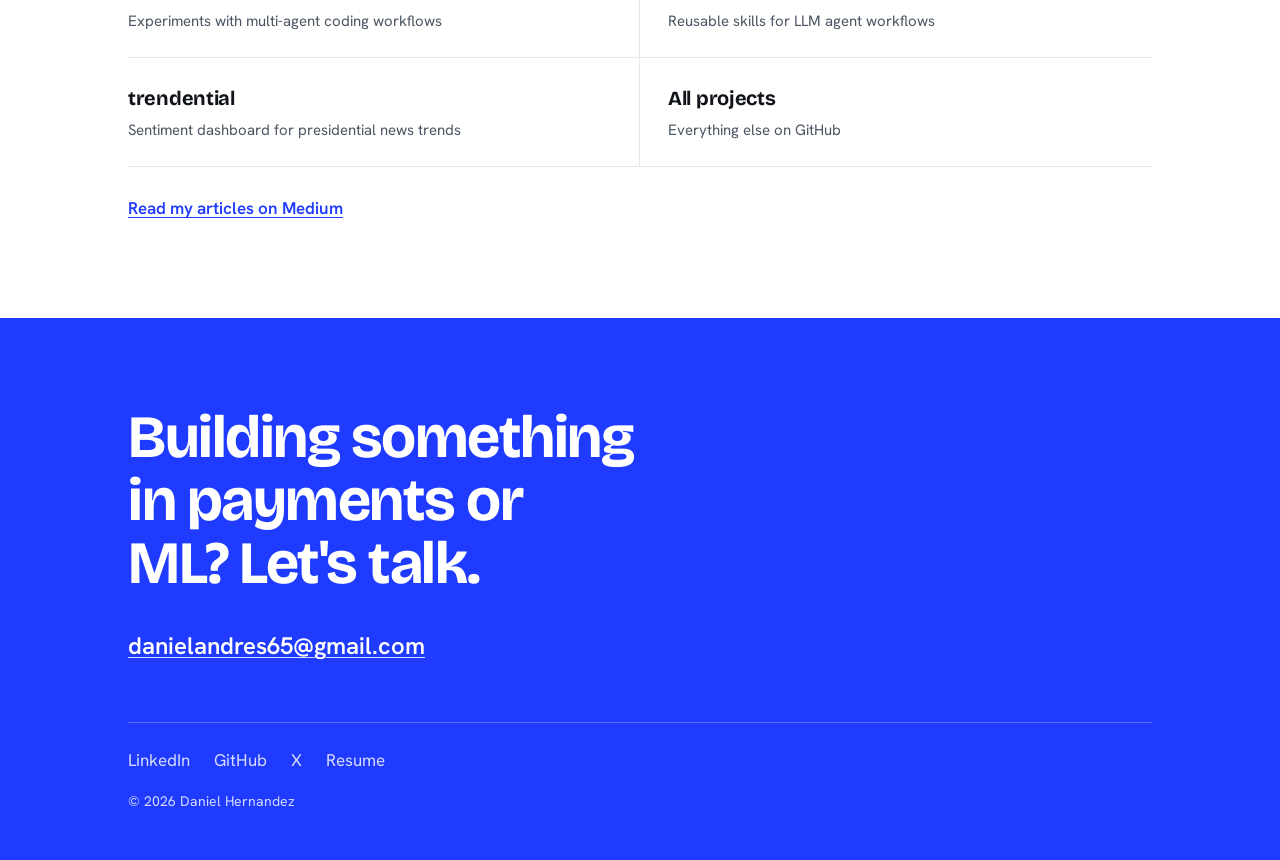
==== commit ab0b829c: "Describe Claviata and its launch workshop Co-Authored-By: Claude Opus 5.5 <noreply@anthropic.com>" ====
--- a/index.html
+++ b/index.html
@@ -28,7 +28,7 @@
                 <div class="about">
                     <p>Machine Learning Engineer building production-grade ML systems across computer vision, LLM-based architectures, and financial infrastructure. Experienced in designing end-to-end pipelines from feature engineering and model training to scalable deployment, observability, and system optimization.</p>
                     <p>Strong background in cloud infrastructure, CI/CD, and real-time data systems. Previously interned at Tesla, Inc.</p>
-                    <p class="building">Co-founder &amp; CTO of <a href="https://claviata.com" target="_blank" rel="noopener">Claviata</a>: market validation with synthetic people.</p>
+                    <p class="building">Co-founder &amp; CTO of <a href="https://claviata.com" target="_blank" rel="noopener">Claviata</a>: market validation with synthetic people. Launch workshop in Bogotá with HubSpot and Alpina, November 2026.</p>
                 </div>
                 <nav class="actions" aria-label="Contact and profiles">
                     <a class="btn btn-primary" href="mailto:danielandres65@gmail.com">Email me</a>
@@ -132,7 +132,7 @@
         <section id="projects" aria-labelledby="projects-title">
             <h2 id="projects-title">Projects</h2>
             <ul class="projects">
-                <li><a href="https://claviata.com" target="_blank" rel="noopener"><span class="name">Claviata</span><span class="desc">Co-founder &amp; CTO · Market validation with synthetic people</span></a></li>
+                <li><a href="https://claviata.com" target="_blank" rel="noopener"><span class="name">Claviata</span><span class="desc">Co-founder &amp; CTO · A digital Bogotá built from official data, where synthetic residents react to ideas, offers, and prices before launch</span></a></li>
                 <li><a href="https://github.com/danhergir/seshions" target="_blank" rel="noopener"><span class="name">seshions</span><span class="desc">A terminal UI to manage coding agents in parallel</span></a></li>
                 <li><a href="https://github.com/danhergir/multi-agent-playground" target="_blank" rel="noopener"><span class="name">multi-agent-playground</span><span class="desc">Experiments with multi-agent coding workflows</span></a></li>
                 <li><a href="https://github.com/danhergir/llm-general-skills" target="_blank" rel="noopener"><span class="name">llm-general-skills</span><span class="desc">Reusable skills for LLM agent workflows</span></a></li>
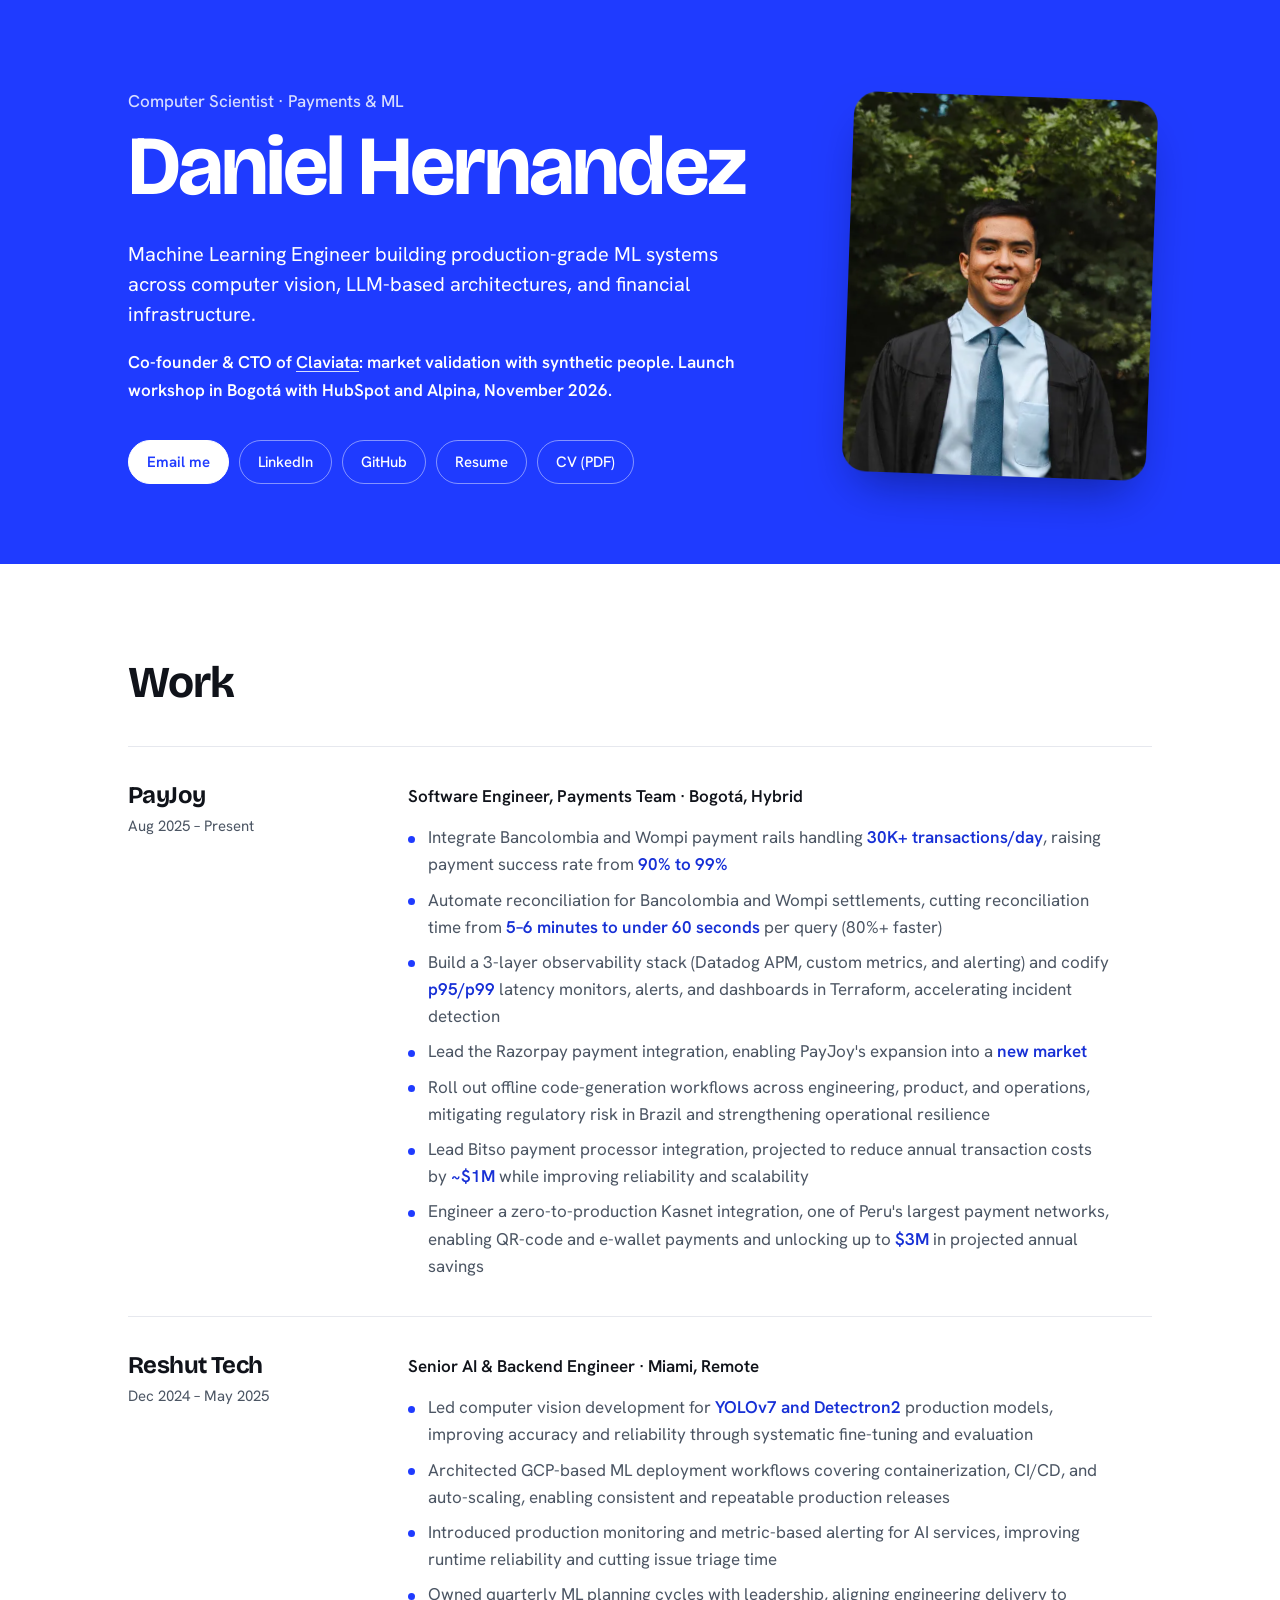
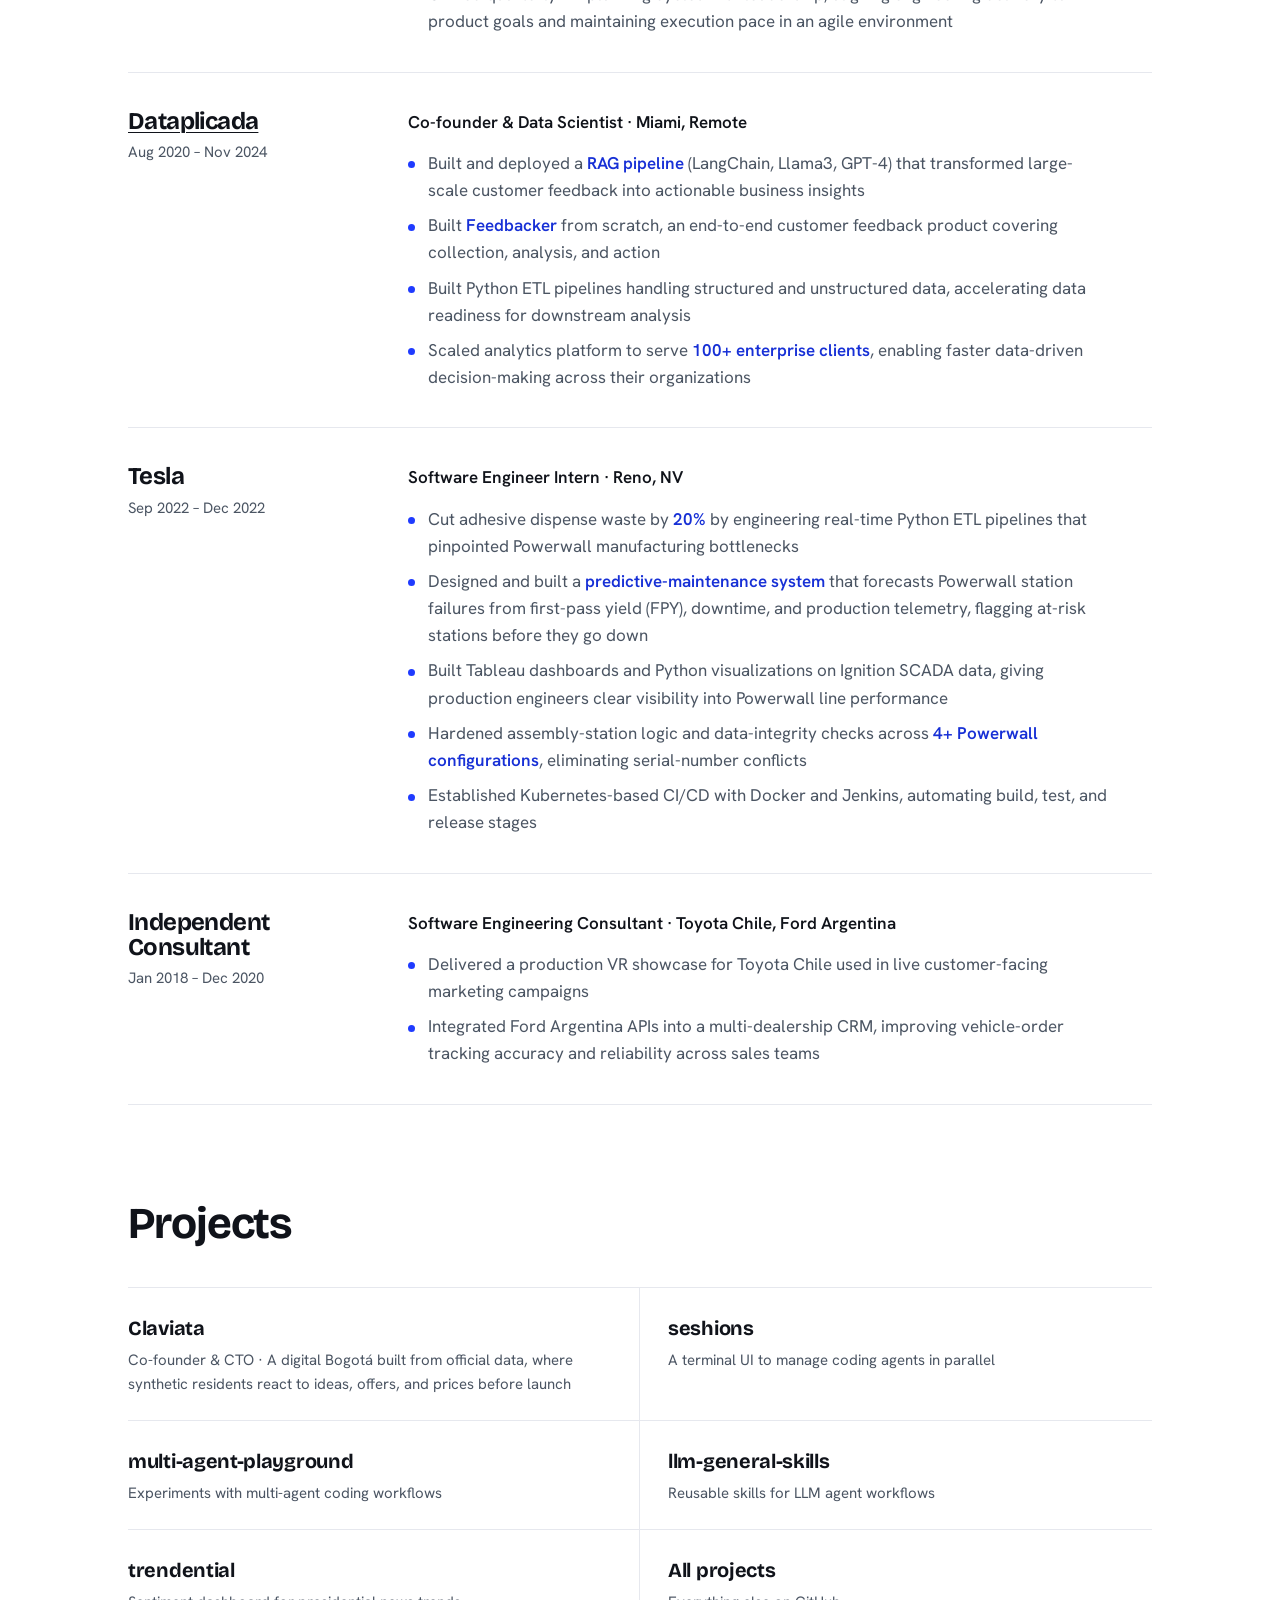
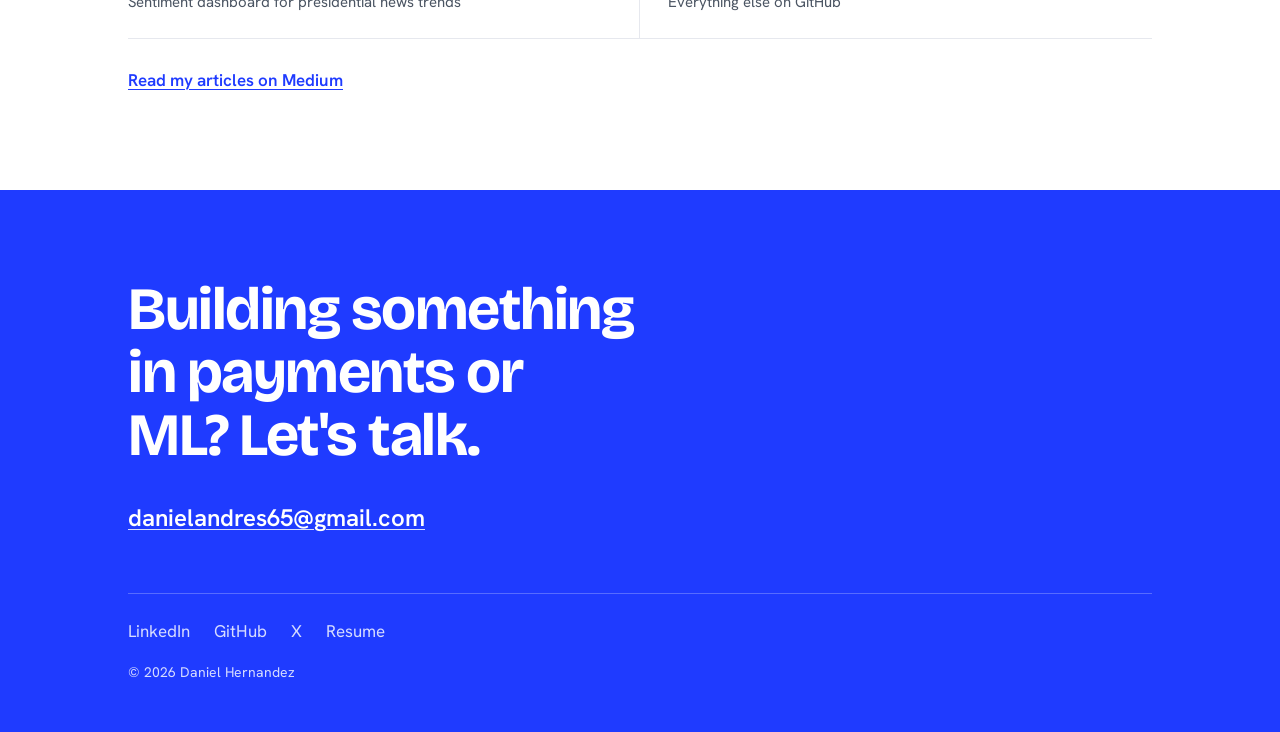
==== commit a8a6d00c: "Trim hero intro to two short blocks Co-Authored-By: Claude Opus 5.5 <noreply@anthropic.com>" ====
--- a/index.html
+++ b/index.html
@@ -26,8 +26,7 @@
                 <p class="title">Computer Scientist · Payments &amp; ML</p>
                 <h1>Daniel Hernandez</h1>
                 <div class="about">
-                    <p>Machine Learning Engineer building production-grade ML systems across computer vision, LLM-based architectures, and financial infrastructure. Experienced in designing end-to-end pipelines from feature engineering and model training to scalable deployment, observability, and system optimization.</p>
-                    <p>Strong background in cloud infrastructure, CI/CD, and real-time data systems. Previously interned at Tesla, Inc.</p>
+                    <p>Machine Learning Engineer building production-grade ML systems across computer vision, LLM-based architectures, and financial infrastructure.</p>
                     <p class="building">Co-founder &amp; CTO of <a href="https://claviata.com" target="_blank" rel="noopener">Claviata</a>: market validation with synthetic people. Launch workshop in Bogotá with HubSpot and Alpina, November 2026.</p>
                 </div>
                 <nav class="actions" aria-label="Contact and profiles">
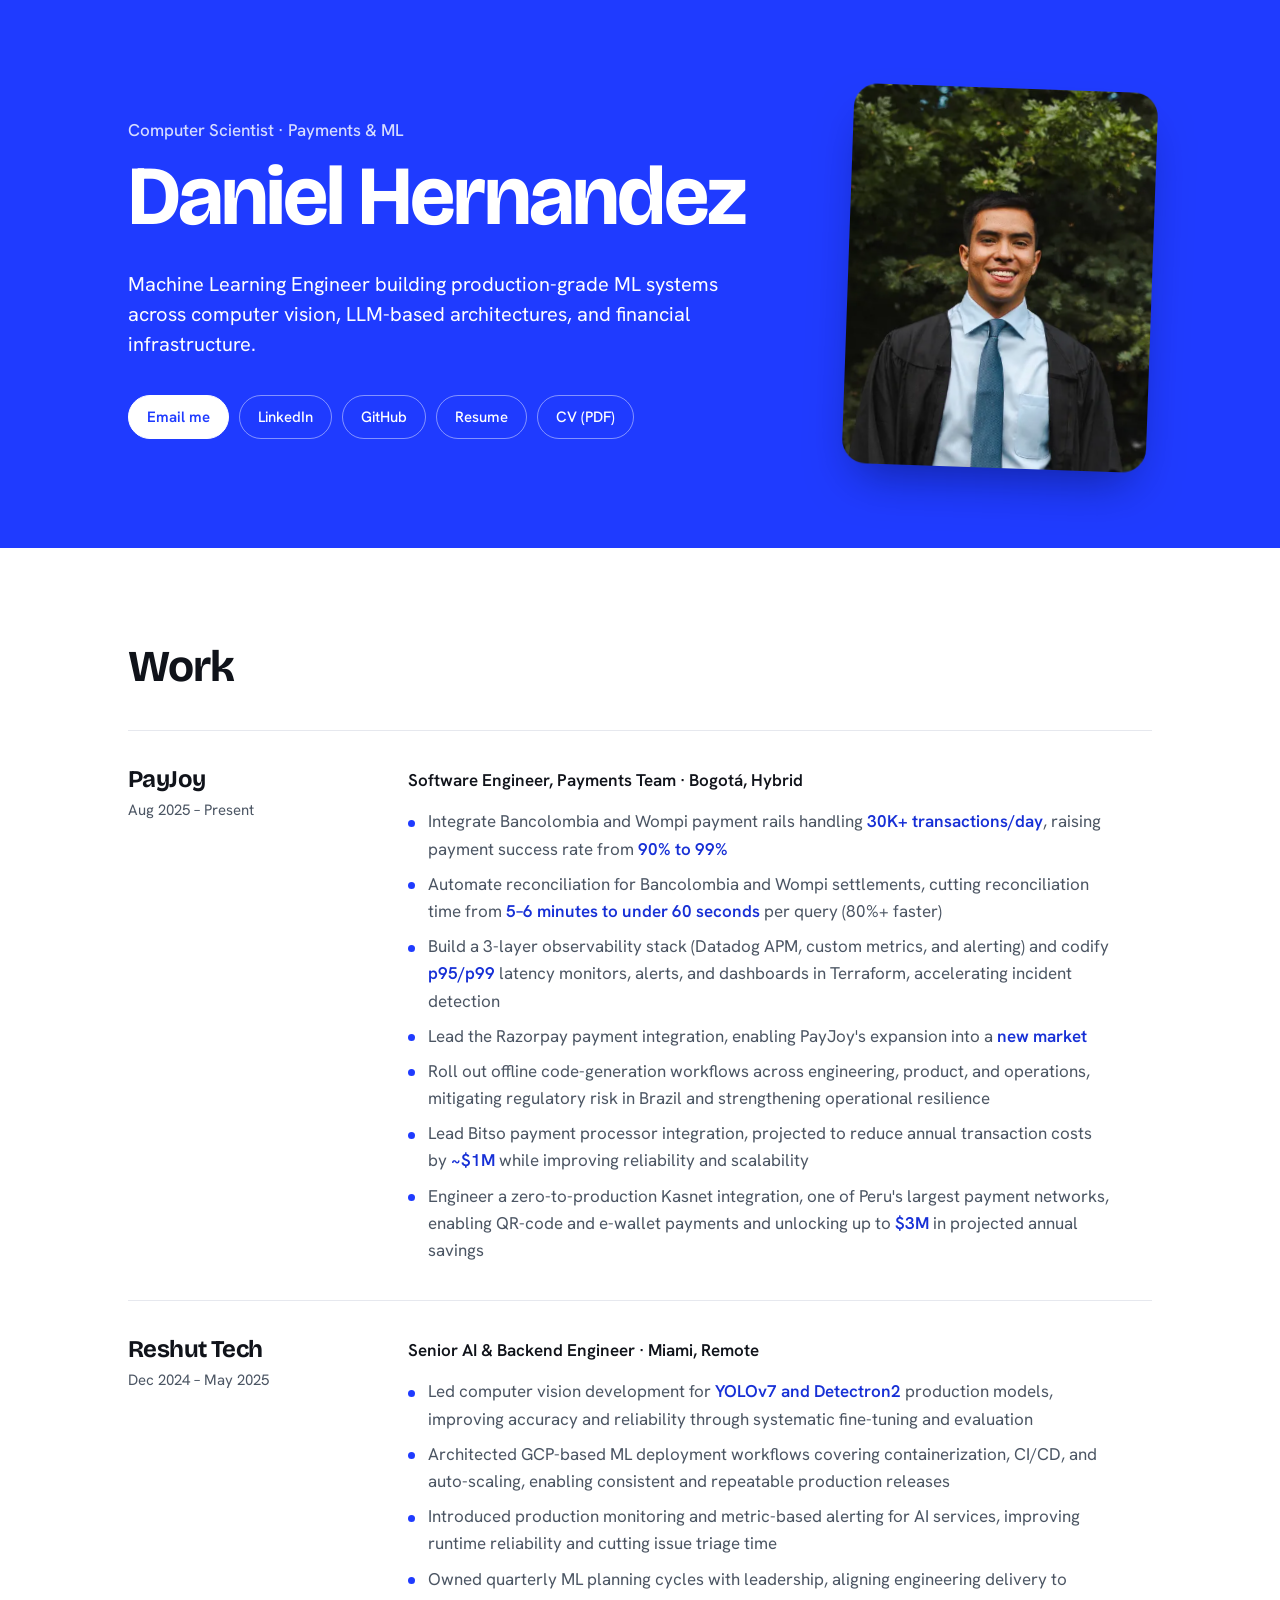
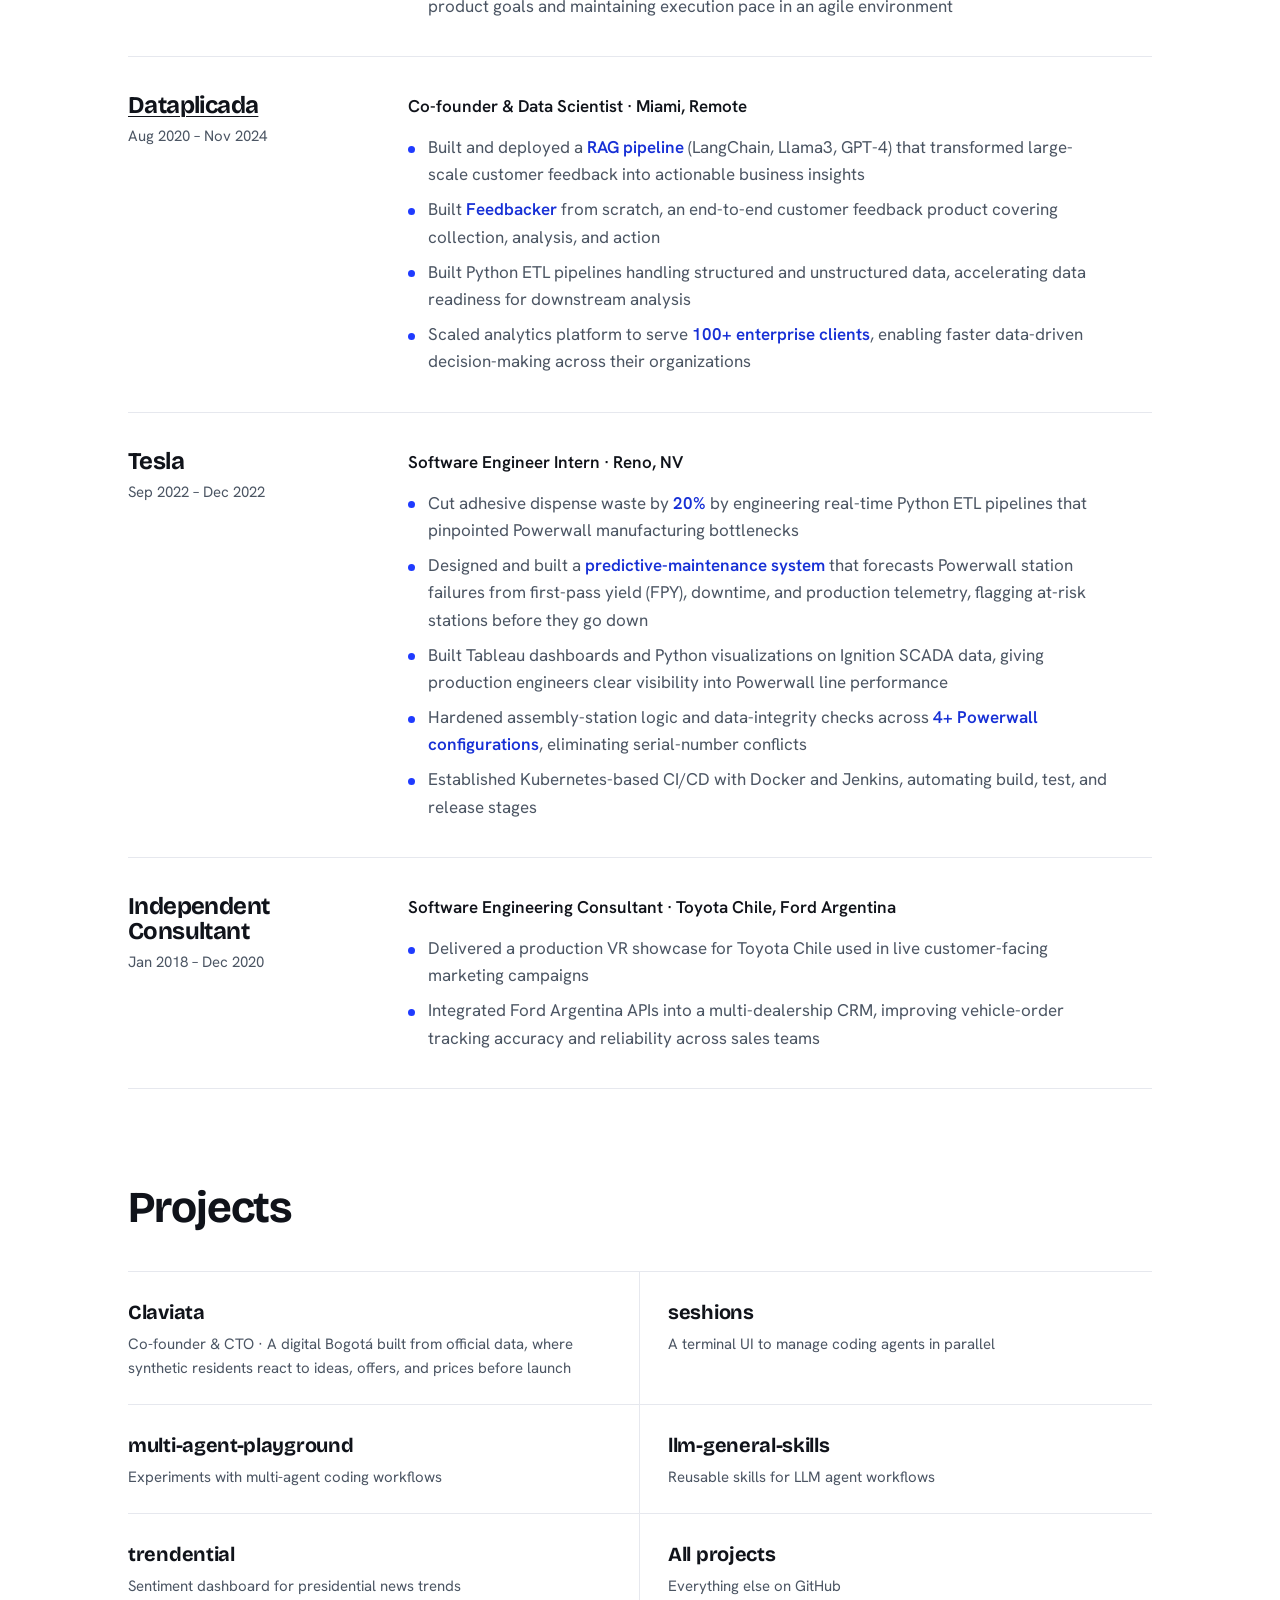
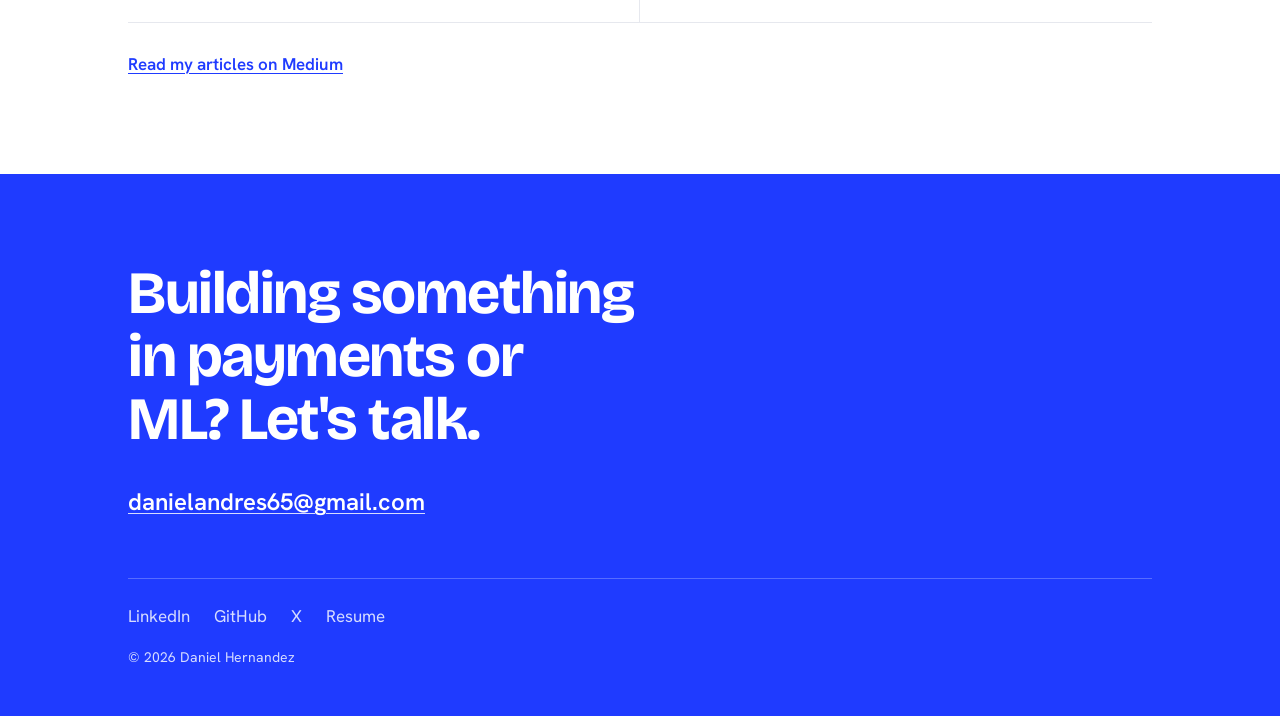
==== commit a7d816e6: "Remove Claviata line from hero Co-Authored-By: Claude Opus 5.5 <noreply@anthropic.com>" ====
--- a/index.html
+++ b/index.html
@@ -27,7 +27,6 @@
                 <h1>Daniel Hernandez</h1>
                 <div class="about">
                     <p>Machine Learning Engineer building production-grade ML systems across computer vision, LLM-based architectures, and financial infrastructure.</p>
-                    <p class="building">Co-founder &amp; CTO of <a href="https://claviata.com" target="_blank" rel="noopener">Claviata</a>: market validation with synthetic people. Launch workshop in Bogotá with HubSpot and Alpina, November 2026.</p>
                 </div>
                 <nav class="actions" aria-label="Contact and profiles">
                     <a class="btn btn-primary" href="mailto:danielandres65@gmail.com">Email me</a>
--- a/style.css
+++ b/style.css
@@ -111,12 +111,6 @@
     margin-top: 0.875rem;
 }
 
-.about p.building {
-    margin-top: 1.25rem;
-    color: var(--on-brand);
-    font-weight: 600;
-}
-
 .about a {
     text-decoration-color: var(--on-brand-muted);
 }
